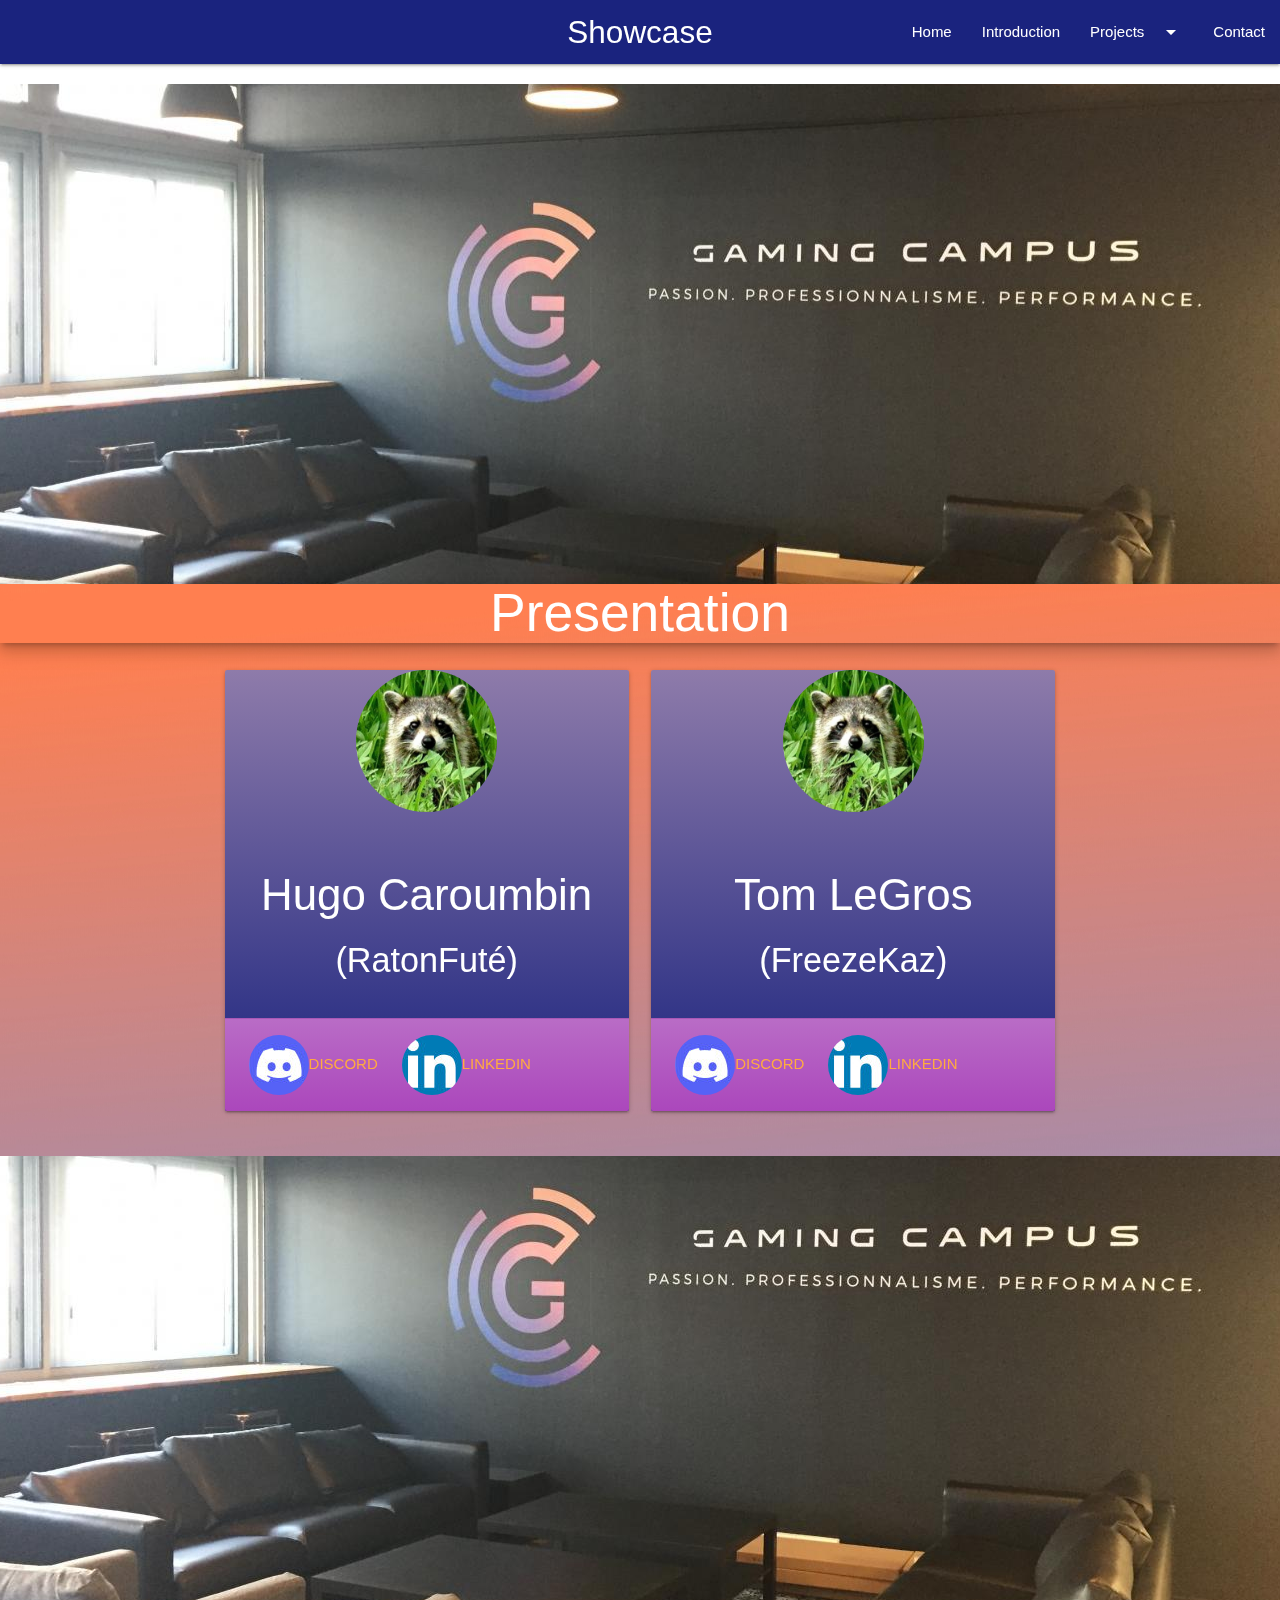
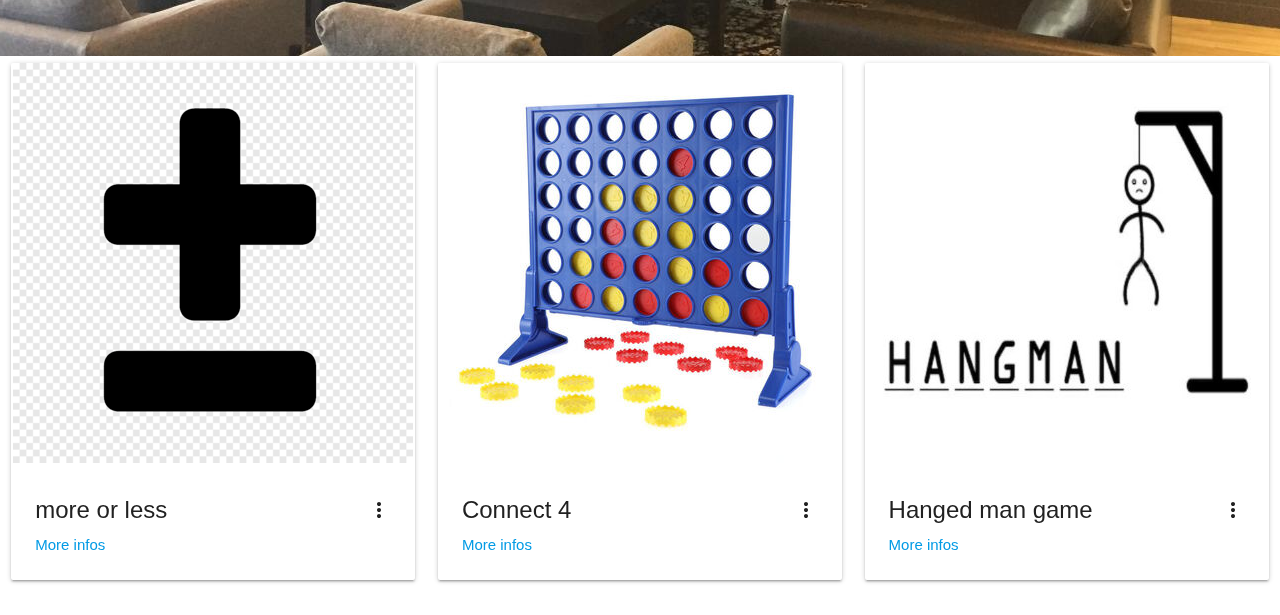
==== index.html @ 21187eea "18/11/2021" ====
<!DOCTYPE html>
  <html>
    <head>
      <!--Import Google Icon Font-->
      <link href="https://fonts.googleapis.com/icon?family=Material+Icons" rel="stylesheet">
      <!--Import materialize.css-->
      <link rel="stylesheet" href="css/style.css">
      <link type="text/css" rel="stylesheet" href="css/materialize.css"  media="screen,projection"/>
      <title>Gaming Campus Relevant Projects</title>
      <!--Let browser know website is optimized for mobile-->
      <meta name="viewport" content="width=device-width, initial-scale=1.0"/>
    </head>

    <body>



      <nav>
        <div class="nav-wrapper indigo darken-4">
          <a class="brand-logo center">Showcase</a>
          <a href="#" data-target="mobile-demo" class="sidenav-trigger"><i class="material-icons">menu</i></a>
          <ul class="right hide-on-med-and-down">
            <li><a href="index.html">Home</a></li>
            <li><a href="#introduction">Introduction</a></li>
            <li><a class="dropdown-trigger" href="#!" data-target="dropdown1">Projects<i class="material-icons right">arrow_drop_down</i></a></li>
            <li><a class="modal-trigger" href="#modal1">Contact</a></li>
          </ul>
        </div>
      </nav>

      <ul class="sidenav" id="mobile-demo">
        <li><a href="index.html">Home</a></li>
        <li><a href="#introduction">Introduction</a></li>
        <li><a href="connect.html">Connect 4</a></li>
        <li><a href="hangman.html">Hangman Game</a></li>
        <li><a href="moreless.html">More or Less</a></li>
        <li><a class="modal-trigger" href="#modal1">Contact</a></li>
      </ul>

      <ul id="dropdown1" class="dropdown-content">

        <li><a class="black-text" href="connect.html">Connect 4</a></li>
        <li class="divider"></li>
        <li><a class="black-text" href="hangman.html">Hangman Game</a></li>
        <li class="divider"></li>
        <li><a class="black-text" href="moreless.html">More or Less</a></li>
        <li class="divider"></li>
        <li><a class="black-text" href="#!"><i class="material-icons">arrow_upward</a></i></li>
      </ul>



        <!-- Modal Structure -->
        <div class="row">
        <div id="modal1" class="modal l12 m12 s12">
          <div class="modal-content">
            <h4 class="black-text center-align">Contact</h4>

              <div class="row">
                <form class="col s12">
                  <div class="row">
                    <div class="input-field col s12 m6 l6">
                      <i class="material-icons prefix">account_circle</i>
                      <input id="last_name" type="text" class="validate">
                      <label for="last_name">First Name</label>
                    </div>
                    <div class="input-field col s12 m6 l6">
                      <i class="material-icons hide-on-med-and-up prefix">account_circle</i>
                      <input id="last_name" type="text" class="validate">
                      <label for="last_name">Last Name</label>
                    </div>
                  </div>
                  <div class="row">
                    <div class="input-field col s12">
                      <i class="material-icons prefix">email</i>
                      <input id="email" type="email" class="validate">
                      <label for="email">Email</label>
                    </div>
                  </div>
                </form>
              </div>
              <div class="row">
                <form class="col s12">
                  <div class="row">
                    <div class="input-field col s12">
                      <i class="material-icons prefix">mode_edit</i>
                      <textarea id="textarea1" class="materialize-textarea"></textarea>
                      <label for="textarea1">Message</label>
                    </div>
                  </div>
                </form>
              </div>
                </div>
                <div class="modal-footer">
                  <a href="index.html" class="modal-close waves-effect waves-green btn-flat">Send</a>
                </div>
              </div>
              </div>

<!-- parallax transition-->

              <div class="parallax-container">
                <div class="parallax">
                  <img src="img/para-gc-room.jpg" alt="">
                </div>
              </div>

<!-- visit card -->

            <div class="visit-card">
              <div class="presentation-title center-align z-depth-3 white-text">
                <h2>Presentation</h2>
              </div>
              <div class="row">
<!-- Hugo's card -->
                <div class="col s12 m6 l4 offset-l2 ">
                  <div class="card med" id="card-bg">
                    <div class="center-align">
                      <img src="img/ratonfute.png" class="circle responsive-img" id="pp" alt="">
                    </div>
                      <div class="card-content center-align white-text">
                        <h3>Hugo Caroumbin</h3>
                        <h4>(RatonFuté)</h4>
                      </div>
                      <div class="card-action valign-wrapper" id="icon-bg">
                        <img src="img/icon/discord.jpg" alt="" id="icon-link">
                        <a href="#">Discord</a>
                        <img src="img/icon/linkedin.jpg" alt="" id="icon-link" >
                        <a href="#">Linkedin</a>
                      </div>
                    </div>
                  </div>
<!-- tom's card -->
                <div class="col s12 m6 l4">
                  <div class="card med" id="card-bg">
                    <div class="center-align">
                      <img src="img/ratonfute.png" class="circle responsive-img" id="pp" alt="">
                    </div>
                      <div class="card-content center-align white-text">
                        <h3>Tom LeGros</h3>
                        <h4>(FreezeKaz)</h4>
                      </div>
                      <div class="card-action valign-wrapper" id="icon-bg">
                        <img src="img/icon/discord.jpg" alt="" id="icon-link">
                        <a href="#">Discord</a>
                        <img src="img/icon/linkedin.jpg" alt="" id="icon-link" >
                        <a href="#">Linkedin</a>
                      </div>
                    </div>
                  </div>
                </div>
              </div>
<!-- parallax transition-->
            <div class="parallax-container">
              <div class="parallax">
                <img src="img/para-gc-room.jpg" alt="">
              </div>
            </div>

<!-- img projects -->

<!-- more or less -->
      <div class="row">
        <div class="col s12 m12 l4">
          <div class="card ">
            <div class="waves-effect waves-block waves-light center-align">
              <img class="activator" src="img/more-less.png">
            </div>
            <div class="card-content">
              <span class="card-title activator grey-text text-darken-4">more or less<i class="material-icons right">more_vert</i></span>
              <p><a href="moreless.html">More infos</a></p>
            </div>
            <div class="card-reveal">
              <span class="card-title grey-text text-darken-4">Plus or minus<i class="material-icons right">close</i></span>
              <p>A game made on Python to learn basics.<br>Click on "More infos" below the image to go to the page project</p>
            </div>
          </div>
        </div>

<!-- connect 4 -->

        <div class="col s12 m12 l4">
          <div class="card">
            <div class="waves-effect waves-block waves-light center-align">
              <img class="activator" src="img/connect4.jpg">
            </div>
            <div class="card-content">
              <span class="card-title activator grey-text text-darken-4">Connect 4<i class="material-icons right">more_vert</i></span>
              <p><a href="connect.html">More infos</a></p>
            </div>
            <div class="card-reveal">
              <span class="card-title grey-text text-darken-4">Connect 4<i class="material-icons right">close</i></span>
              <p>A game made on C.<br>Click on "More infos" below the image to go to the page project</p>
            </div>
          </div>
        </div>

<!-- hanged game -->

        <div class="col s12 m12 l4">
          <div class="card">
            <div class="waves-effect waves-block waves-light center-align">
              <img class="activator" src="img/hanged.jpg">
            </div>
            <div class="card-content">
              <span class="card-title activator grey-text text-darken-4">Hanged man game<i class="material-icons right">more_vert</i></span>
              <p><a href="hangman.html">More infos</a></p>
            </div>
            <div class="card-reveal">
              <span class="card-title grey-text text-darken-4">Hanged man game<i class="material-icons right">close</i></span>
              <p>A game made on "i don't know".<br>Click on "More infos" below the image to go to the page project</p>
            </div>
          </div>
        </div>
      </div>



      <!--JavaScript at end of body for optimized loading-->
      <script src="js/jquery.js" charset="utf-8"></script>
      <script type="text/javascript" src="js/materialize.min.js"></script>
      <script src="js/script.js" charset="utf-8"></script>
    </body>
  </html>
---- css/style.css ----
.visit-card{
  padding-bottom:30px;
}
.visit-card .row{
  padding-top: 20px;
  margin: 0;
}
.visit-card h2{
  margin: 0;
}
.visit-card{
 background-image: url('../img/bg-blue-orange.jpg');
  background-repeat: no-repeat;
}

#card-bg{
  background: linear-gradient(0deg, rgba(26,35,126,1) 0%, rgba(142,123,170,1) 100%);
}

#icon-bg{
  background: linear-gradient(0deg, rgba(171,71,188,1) 0%, rgba(185,108,198,1) 100%);
}

#icon-link{
  border-radius: 50%;
}

#pp{
  width: 35%;
  height
}
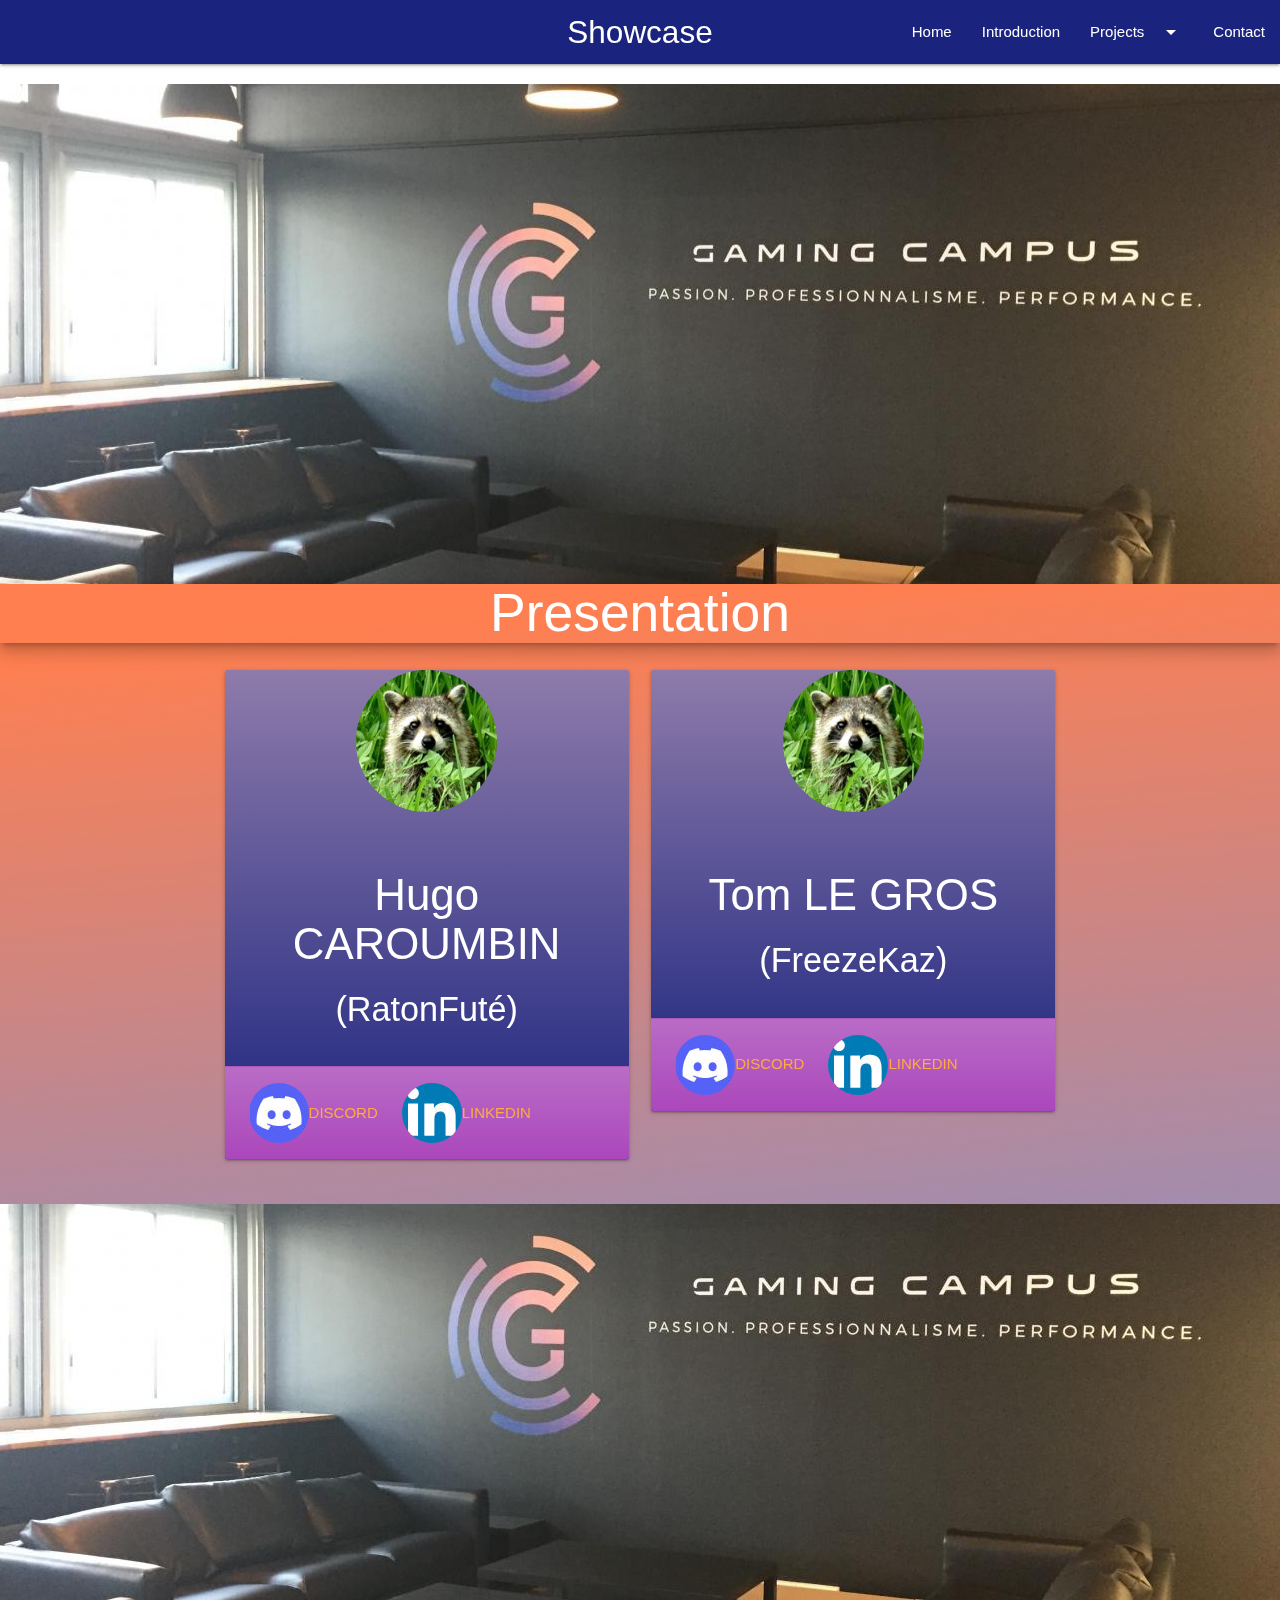
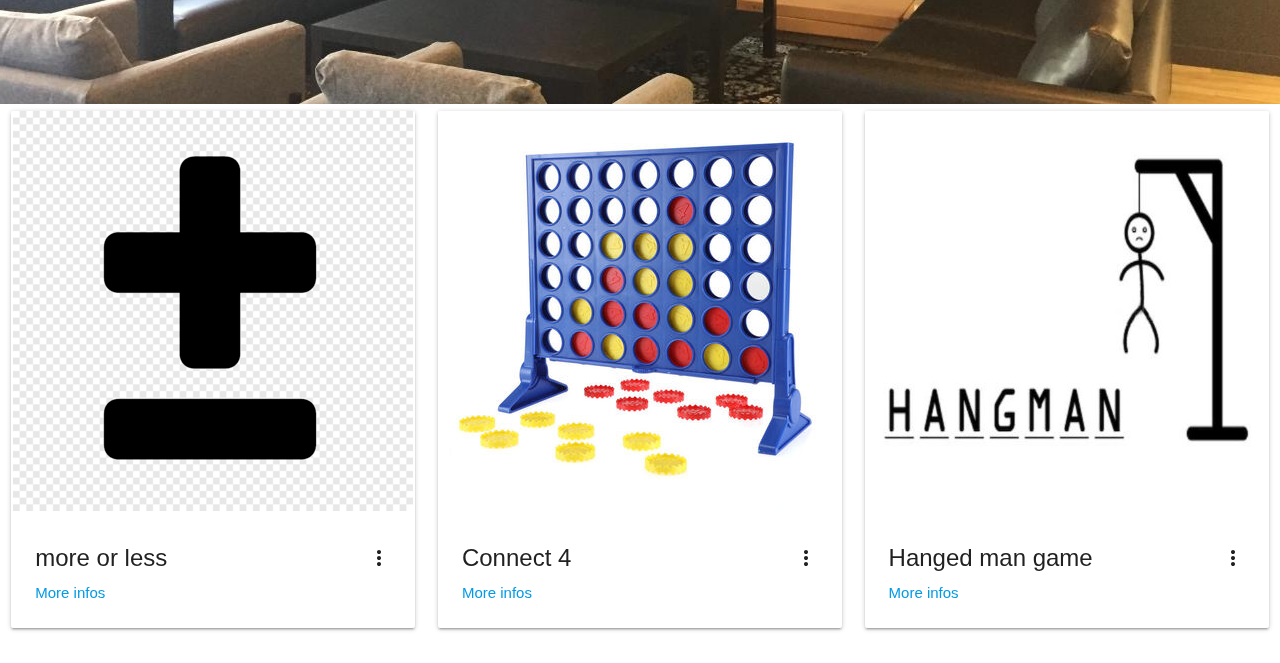
==== commit e0abcff0: "project page finished" ====
--- a/index.html
+++ b/index.html
@@ -120,7 +120,7 @@
                       <img src="img/ratonfute.png" class="circle responsive-img" id="pp" alt="">
                     </div>
                       <div class="card-content center-align white-text">
-                        <h3>Hugo Caroumbin</h3>
+                        <h3>Hugo CAROUMBIN</h3>
                         <h4>(RatonFuté)</h4>
                       </div>
                       <div class="card-action valign-wrapper" id="icon-bg">
@@ -138,7 +138,7 @@
                       <img src="img/ratonfute.png" class="circle responsive-img" id="pp" alt="">
                     </div>
                       <div class="card-content center-align white-text">
-                        <h3>Tom LeGros</h3>
+                        <h3>Tom LE GROS</h3>
                         <h4>(FreezeKaz)</h4>
                       </div>
                       <div class="card-action valign-wrapper" id="icon-bg">
--- a/css/style.css
+++ b/css/style.css
@@ -1,31 +1,60 @@
-.visit-card{
-  padding-bottom:30px;
-}
-.visit-card .row{
-  padding-top: 20px;
-  margin: 0;
-}
-.visit-card h2{
-  margin: 0;
-}
-.visit-card{
- background-image: url('../img/bg-blue-orange.jpg');
+.hangman{
+  background: linear-gradient(90deg, rgba(131,58,180,1) 0%, rgba(253,29,29,1) 50%, rgba(252,176,69,1) 100%);
   background-repeat: no-repeat;
 }
 
-#card-bg{
-  background: linear-gradient(0deg, rgba(26,35,126,1) 0%, rgba(142,123,170,1) 100%);
+.middle-box{
+  margin-top: 20px;
 }
+.carousel{
+  margin-top: 20px;
+}
+@media only screen and (hover: none) and (pointer: coarse){
 
-#icon-bg{
-  background: linear-gradient(0deg, rgba(171,71,188,1) 0%, rgba(185,108,198,1) 100%);
+  .carousel{
+    height: 200px!important;
+  }
+  .carousel-item{
+    min-height: 200px!important;
+  }
+  .project-titles h2{
+    font-size:40px;
+    text-align: center;
+  }
+
 }
+  .visit-card{
+    padding-bottom:30px;
+  }
+  .visit-card .row{
+    padding-top: 20px;
+    margin: 0;
+  }
+  .visit-card h2{
+    margin: 0;
+  }
+  .visit-card{
+   background-image: url('../img/bg-blue-orange.jpg');
+    background-repeat: no-repeat;
+  }
 
-#icon-link{
-  border-radius: 50%;
-}
+  #card-bg{
+    background: linear-gradient(0deg, rgba(26,35,126,1) 0%, rgba(142,123,170,1) 100%);
+  }
 
-#pp{
-  width: 35%;
-  height
-}
+  #icon-bg{
+    background: linear-gradient(0deg, rgba(171,71,188,1) 0%, rgba(185,108,198,1) 100%);
+  }
+
+  #icon-link{
+    border-radius: 50%;
+  }
+
+  #pp{
+    width: 35%;
+    height
+  }
+
+  #time-icon{
+    font-size: 40px;
+  }
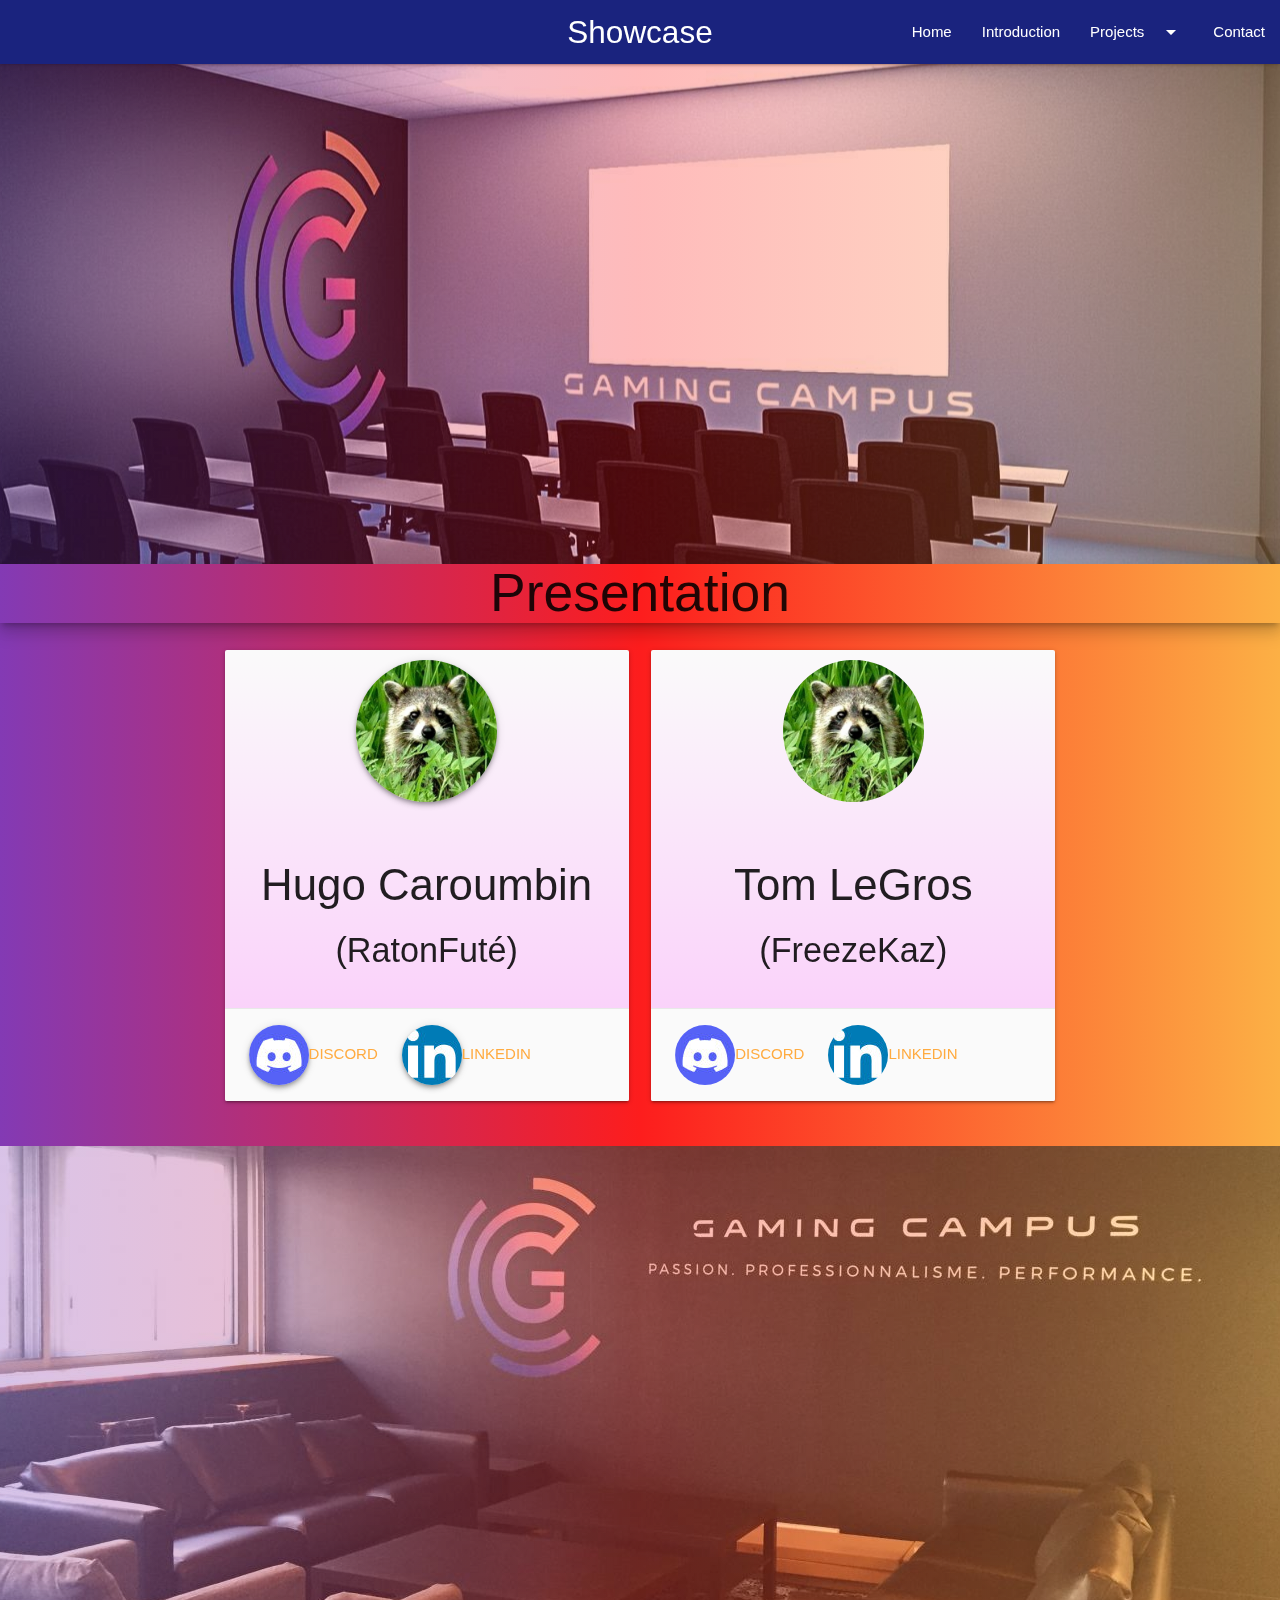
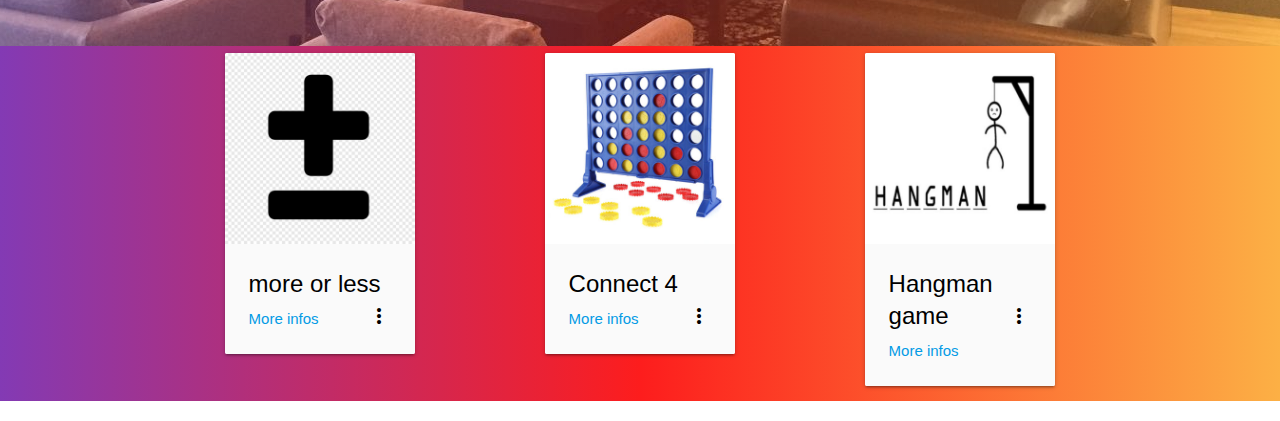
==== commit 37dedefa: "presentation page" ====
--- a/index.html
+++ b/index.html
@@ -52,64 +52,65 @@
 
 
         <!-- Modal Structure -->
-        <div class="row">
-        <div id="modal1" class="modal l12 m12 s12">
-          <div class="modal-content">
-            <h4 class="black-text center-align">Contact</h4>
-
-              <div class="row">
-                <form class="col s12">
+        <div class="modal">
+          <div class="row">
+            <div id="modal1" class="modal l12 m12 s12">
+              <div class="modal-content">
+                <h4 class="black-text center-align">Contact</h4>
                   <div class="row">
-                    <div class="input-field col s12 m6 l6">
-                      <i class="material-icons prefix">account_circle</i>
-                      <input id="last_name" type="text" class="validate">
-                      <label for="last_name">First Name</label>
-                    </div>
-                    <div class="input-field col s12 m6 l6">
-                      <i class="material-icons hide-on-med-and-up prefix">account_circle</i>
-                      <input id="last_name" type="text" class="validate">
-                      <label for="last_name">Last Name</label>
-                    </div>
+                    <form class="col s12">
+                      <div class="row">
+                        <div class="input-field col s12 m6 l6">
+                          <i class="material-icons prefix">account_circle</i>
+                          <input id="last_name" type="text" class="validate">
+                          <label for="last_name">First Name</label>
+                        </div>
+                        <div class="input-field col s12 m6 l6">
+                          <i class="material-icons hide-on-med-and-up prefix">account_circle</i>
+                          <input id="last_name" type="text" class="validate">
+                          <label for="last_name">Last Name</label>
+                        </div>
+                      </div>
+                      <div class="row">
+                        <div class="input-field col s12">
+                          <i class="material-icons prefix">email</i>
+                          <input id="email" type="email" class="validate">
+                          <label for="email">Email</label>
+                        </div>
+                      </div>
+                    </form>
                   </div>
                   <div class="row">
-                    <div class="input-field col s12">
-                      <i class="material-icons prefix">email</i>
-                      <input id="email" type="email" class="validate">
-                      <label for="email">Email</label>
-                    </div>
-                  </div>
-                </form>
-              </div>
-              <div class="row">
-                <form class="col s12">
-                  <div class="row">
-                    <div class="input-field col s12">
-                      <i class="material-icons prefix">mode_edit</i>
-                      <textarea id="textarea1" class="materialize-textarea"></textarea>
-                      <label for="textarea1">Message</label>
-                    </div>
-                  </div>
-                </form>
-              </div>
+                    <form class="col s12">
+                      <div class="row">
+                        <div class="input-field col s12">
+                          <i class="material-icons prefix">mode_edit</i>
+                          <textarea id="textarea1" class="materialize-textarea"></textarea>
+                          <label for="textarea1">Message</label>
+                        </div>
+                      </div>
+                    </form>
+                  </div>
                 </div>
                 <div class="modal-footer">
                   <a href="index.html" class="modal-close waves-effect waves-green btn-flat">Send</a>
                 </div>
               </div>
-              </div>
-
+            </div>
+          </div>
+        </div>
 <!-- parallax transition-->
 
               <div class="parallax-container">
                 <div class="parallax">
-                  <img src="img/para-gc-room.jpg" alt="">
+                  <img src="img/para-gc-class.jpeg" alt="">
                 </div>
               </div>
 
 <!-- visit card -->
 
             <div class="visit-card">
-              <div class="presentation-title center-align z-depth-3 white-text">
+              <div class="presentation-title center-align z-depth-3">
                 <h2>Presentation</h2>
               </div>
               <div class="row">
@@ -117,11 +118,29 @@
                 <div class="col s12 m6 l4 offset-l2 ">
                   <div class="card med" id="card-bg">
                     <div class="center-align">
+                      <img src="img/ratonfute.png" class="circle responsive-img z-depth-2 hoverable" id="pp" alt="">
+                    </div>
+                      <div class="card-content center-align">
+                        <h3>Hugo Caroumbin</h3>
+                        <h4>(RatonFuté)</h4>
+                      </div>
+                      <div class="card-action valign-wrapper" id="icon-bg">
+                        <img src="img/icon/discord.jpg" class="z-depth-2 hoverable" alt="" id="icon-link">
+                        <a href="#">Discord</a>
+                        <img src="img/icon/linkedin.jpg" class="z-depth-2 hoverable" alt="" id="icon-link" >
+                        <a href="#">Linkedin</a>
+                      </div>
+                    </div>
+                  </div>
+<!-- tom's card -->
+                <div class="col s12 m6 l4">
+                  <div class="card med" id="card-bg">
+                    <div class="center-align">
                       <img src="img/ratonfute.png" class="circle responsive-img" id="pp" alt="">
                     </div>
-                      <div class="card-content center-align white-text">
-                        <h3>Hugo CAROUMBIN</h3>
-                        <h4>(RatonFuté)</h4>
+                      <div class="card-content center-align">
+                        <h3>Tom LeGros</h3>
+                        <h4>(FreezeKaz)</h4>
                       </div>
                       <div class="card-action valign-wrapper" id="icon-bg">
                         <img src="img/icon/discord.jpg" alt="" id="icon-link">
@@ -131,24 +150,6 @@
                       </div>
                     </div>
                   </div>
-<!-- tom's card -->
-                <div class="col s12 m6 l4">
-                  <div class="card med" id="card-bg">
-                    <div class="center-align">
-                      <img src="img/ratonfute.png" class="circle responsive-img" id="pp" alt="">
-                    </div>
-                      <div class="card-content center-align white-text">
-                        <h3>Tom LE GROS</h3>
-                        <h4>(FreezeKaz)</h4>
-                      </div>
-                      <div class="card-action valign-wrapper" id="icon-bg">
-                        <img src="img/icon/discord.jpg" alt="" id="icon-link">
-                        <a href="#">Discord</a>
-                        <img src="img/icon/linkedin.jpg" alt="" id="icon-link" >
-                        <a href="#">Linkedin</a>
-                      </div>
-                    </div>
-                  </div>
                 </div>
               </div>
 <!-- parallax transition-->
@@ -159,20 +160,20 @@
             </div>
 
 <!-- img projects -->
-
+<div class="image-project">
 <!-- more or less -->
       <div class="row">
-        <div class="col s12 m12 l4">
-          <div class="card ">
-            <div class="waves-effect waves-block waves-light center-align">
-              <img class="activator" src="img/more-less.png">
-            </div>
-            <div class="card-content">
-              <span class="card-title activator grey-text text-darken-4">more or less<i class="material-icons right">more_vert</i></span>
+        <div class="col s12 m12 l2 offset-l2">
+          <div class="card" id="card-bg">
+            <div class="card-image">
+              <img src="img/more-less.png">
+            </div>
+            <div class="card-content" id="icon-bg">
+              <span class="card-title activator"><b>more or less</b><i class="material-icons right">more_vert</i></span>
               <p><a href="moreless.html">More infos</a></p>
             </div>
             <div class="card-reveal">
-              <span class="card-title grey-text text-darken-4">Plus or minus<i class="material-icons right">close</i></span>
+              <span class="card-title"><b>more or less</b><i class="material-icons right">close</i></span>
               <p>A game made on Python to learn basics.<br>Click on "More infos" below the image to go to the page project</p>
             </div>
           </div>
@@ -180,17 +181,17 @@
 
 <!-- connect 4 -->
 
-        <div class="col s12 m12 l4">
+        <div class="col s12 m12 l2 offset-l1">
           <div class="card">
-            <div class="waves-effect waves-block waves-light center-align">
-              <img class="activator" src="img/connect4.jpg">
-            </div>
-            <div class="card-content">
-              <span class="card-title activator grey-text text-darken-4">Connect 4<i class="material-icons right">more_vert</i></span>
+            <div class="card-image">
+              <img src="img/connect4.jpg">
+            </div>
+            <div class="card-content" id="icon-bg">
+              <span class="card-title activator"><b>Connect 4</b><i class="material-icons right">more_vert</i></span>
               <p><a href="connect.html">More infos</a></p>
             </div>
             <div class="card-reveal">
-              <span class="card-title grey-text text-darken-4">Connect 4<i class="material-icons right">close</i></span>
+              <span class="card-title"><b>Connect 4</b><i class="material-icons right">close</i></span>
               <p>A game made on C.<br>Click on "More infos" below the image to go to the page project</p>
             </div>
           </div>
@@ -198,22 +199,23 @@
 
 <!-- hanged game -->
 
-        <div class="col s12 m12 l4">
+        <div class="col s12 m12 l2 offset-l1">
           <div class="card">
-            <div class="waves-effect waves-block waves-light center-align">
-              <img class="activator" src="img/hanged.jpg">
-            </div>
-            <div class="card-content">
-              <span class="card-title activator grey-text text-darken-4">Hanged man game<i class="material-icons right">more_vert</i></span>
+            <div class="card-image">
+              <img src="img/hanged.jpg">
+            </div>
+            <div class="card-content" id="icon-bg">
+              <span class="card-title activator"><b>Hangman game</b><i class="material-icons right">more_vert</i></span>
               <p><a href="hangman.html">More infos</a></p>
             </div>
             <div class="card-reveal">
-              <span class="card-title grey-text text-darken-4">Hanged man game<i class="material-icons right">close</i></span>
+              <span class="card-title"><b>Hangman game</b><i class="material-icons right">close</i></span>
               <p>A game made on "i don't know".<br>Click on "More infos" below the image to go to the page project</p>
             </div>
           </div>
         </div>
       </div>
+    </div>
 
 
 
--- a/css/style.css
+++ b/css/style.css
@@ -1,13 +1,6 @@
-.hangman{
-  background: linear-gradient(90deg, rgba(131,58,180,1) 0%, rgba(253,29,29,1) 50%, rgba(252,176,69,1) 100%);
-  background-repeat: no-repeat;
-}
 
-.middle-box{
-  margin-top: 20px;
-}
 .carousel{
-  margin-top: 20px;
+  margin-top: 50px;
 }
 @media only screen and (hover: none) and (pointer: coarse){
 
@@ -17,44 +10,48 @@
   .carousel-item{
     min-height: 200px!important;
   }
-  .project-titles h2{
-    font-size:40px;
-    text-align: center;
-  }
+}
 
+.parallax-container{
+  background: linear-gradient(90deg, rgba(131,58,180,0.3) 0%, rgba(253,29,29,0.3) 50%, rgba(252,176,69,0.3) 100%);
 }
-  .visit-card{
-    padding-bottom:30px;
-  }
-  .visit-card .row{
-    padding-top: 20px;
-    margin: 0;
-  }
-  .visit-card h2{
-    margin: 0;
-  }
-  .visit-card{
-   background-image: url('../img/bg-blue-orange.jpg');
-    background-repeat: no-repeat;
-  }
 
-  #card-bg{
-    background: linear-gradient(0deg, rgba(26,35,126,1) 0%, rgba(142,123,170,1) 100%);
-  }
+.visit-card{
+  background: linear-gradient(90deg, rgba(131,58,180,1) 0%, rgba(253,29,29,1) 50%, rgba(252,176,69,1) 100%);
+  background-repeat: no-repeat;
+  padding-bottom:30px;
+}
 
-  #icon-bg{
-    background: linear-gradient(0deg, rgba(171,71,188,1) 0%, rgba(185,108,198,1) 100%);
-  }
+.visit-card .row{
+  padding-top: 20px;
+  margin: 0;
+}
 
-  #icon-link{
-    border-radius: 50%;
-  }
+.visit-card h2{
+  margin: 0;
+}
 
-  #pp{
-    width: 35%;
-    height
-  }
 
-  #time-icon{
-    font-size: 40px;
-  }
+#card-bg{
+  background: linear-gradient(0deg, rgba(250,200,250,1) 0%, rgba(250,250,250,1) 100%);
+}
+
+#icon-bg{
+  background: rgba(250,250,250,1);
+}
+
+#icon-link{
+  border-radius: 50%;
+}
+
+#pp{
+  margin-top:10px;
+  width: 35%;
+  height
+}
+
+.image-project{
+ background: linear-gradient(90deg, rgba(131,58,180,1) 0%, rgba(253,29,29,1) 50%, rgba(252,176,69,1) 100%);
+ background-repeat: no-repeat;
+ color: black;
+}
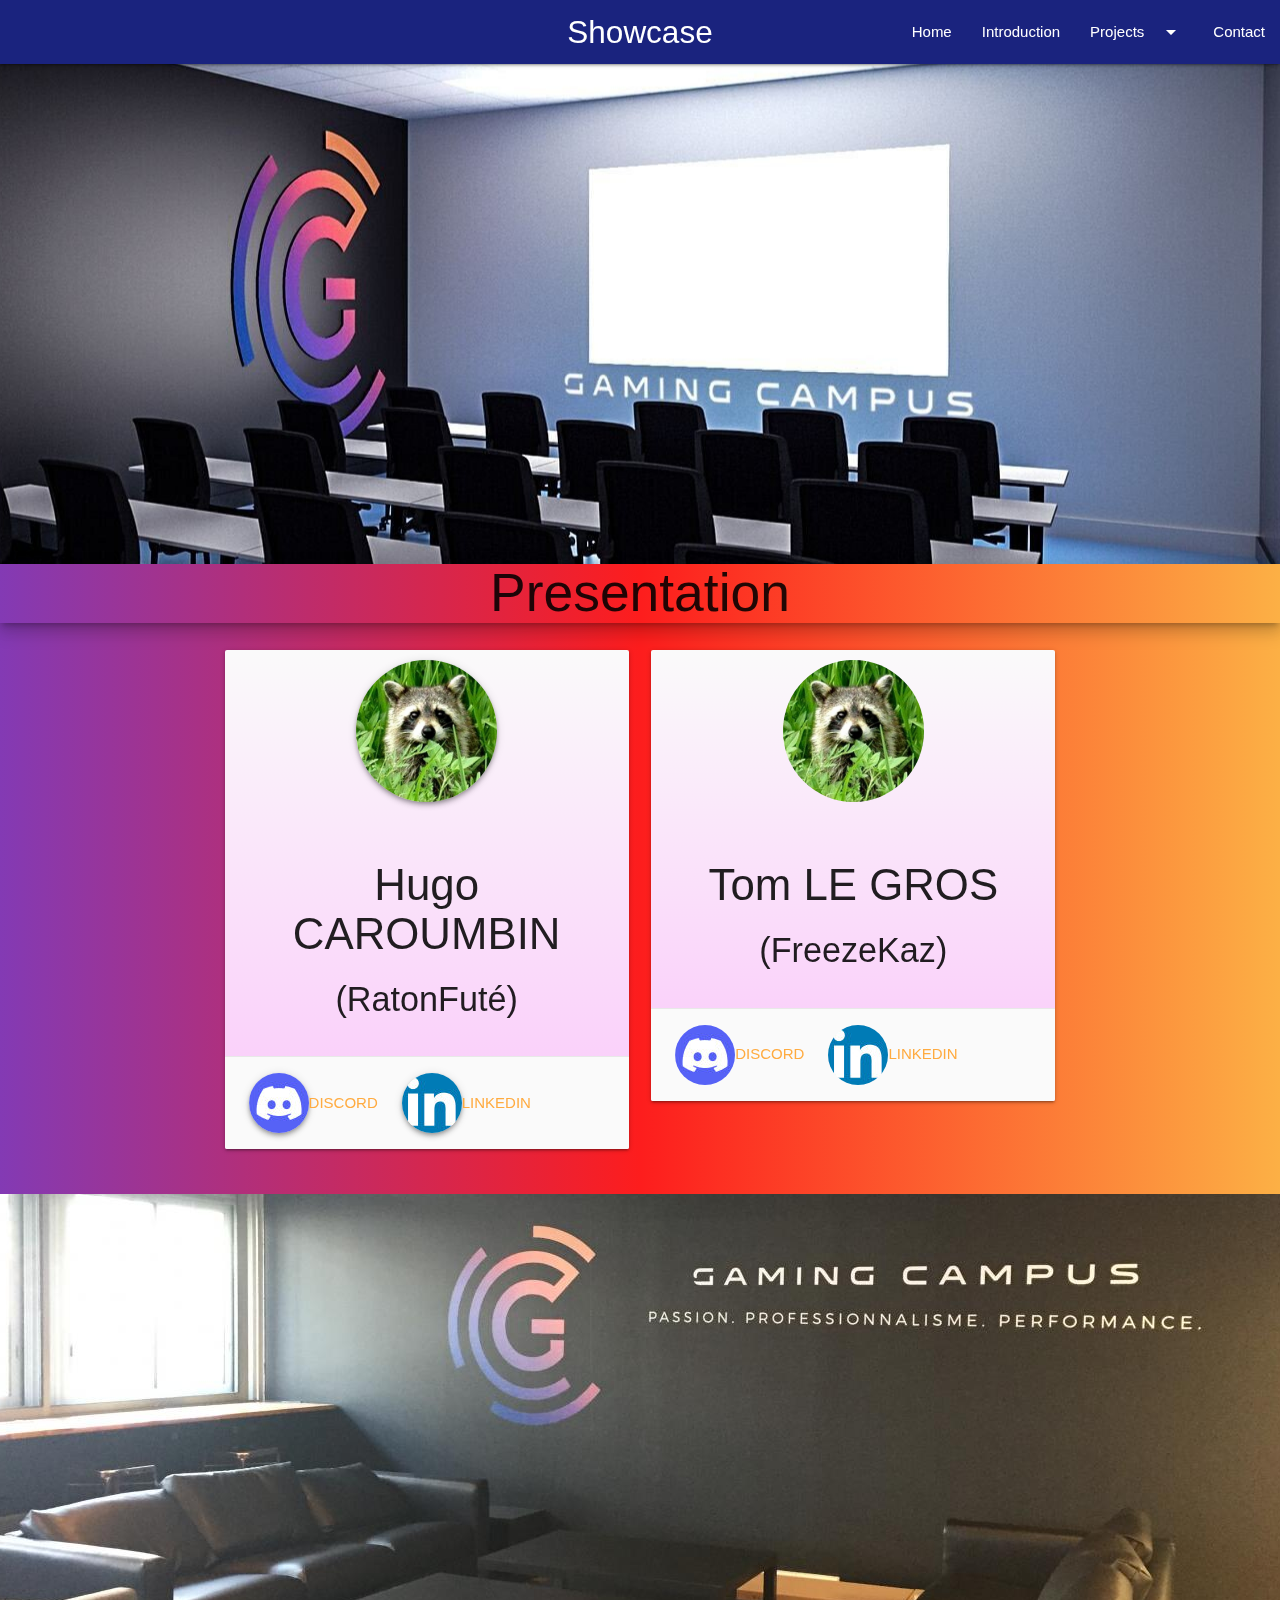
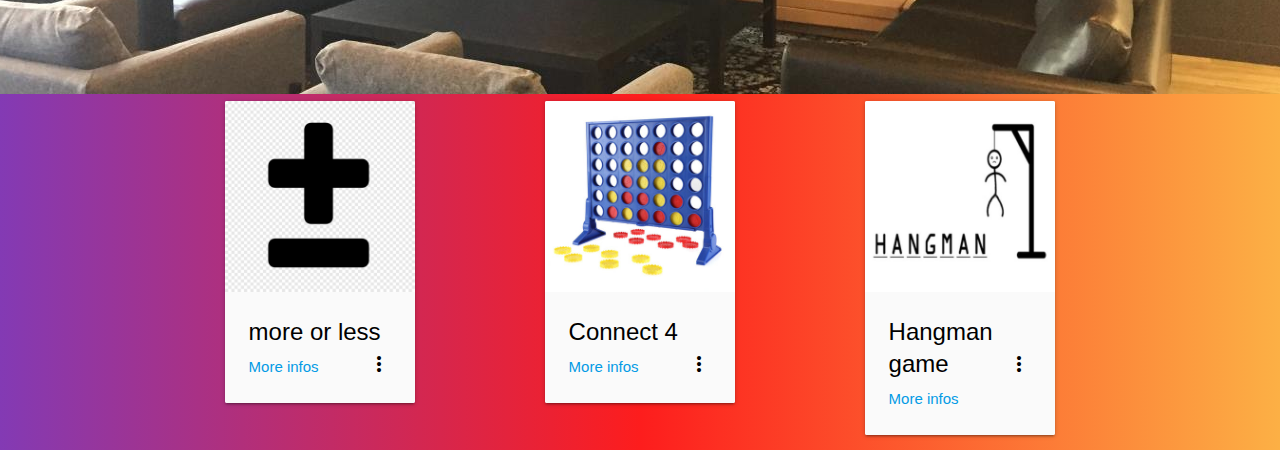
==== commit ffe24b0d: "fixed merge" ====
--- a/index.html
+++ b/index.html
@@ -121,7 +121,7 @@
                       <img src="img/ratonfute.png" class="circle responsive-img z-depth-2 hoverable" id="pp" alt="">
                     </div>
                       <div class="card-content center-align">
-                        <h3>Hugo Caroumbin</h3>
+                        <h3>Hugo CAROUMBIN</h3>
                         <h4>(RatonFuté)</h4>
                       </div>
                       <div class="card-action valign-wrapper" id="icon-bg">
@@ -139,7 +139,7 @@
                       <img src="img/ratonfute.png" class="circle responsive-img" id="pp" alt="">
                     </div>
                       <div class="card-content center-align">
-                        <h3>Tom LeGros</h3>
+                        <h3>Tom LE GROS</h3>
                         <h4>(FreezeKaz)</h4>
                       </div>
                       <div class="card-action valign-wrapper" id="icon-bg">
--- a/css/style.css
+++ b/css/style.css
@@ -1,6 +1,13 @@
+.hangman{
+  background: linear-gradient(90deg, rgba(131,58,180,1) 0%, rgba(253,29,29,1) 50%, rgba(252,176,69,1) 100%);
+  background-repeat: no-repeat;
+}
 
+.middle-box{
+  margin-top: 20px;
+}
 .carousel{
-  margin-top: 50px;
+  margin-top: 20px;
 }
 @media only screen and (hover: none) and (pointer: coarse){
 
@@ -10,11 +17,13 @@
   .carousel-item{
     min-height: 200px!important;
   }
+
+  .project-titles h2{
+    font-size:40px;
+    text-align: center;
+  }
 }
 
-.parallax-container{
-  background: linear-gradient(90deg, rgba(131,58,180,0.3) 0%, rgba(253,29,29,0.3) 50%, rgba(252,176,69,0.3) 100%);
-}
 
 .visit-card{
   background: linear-gradient(90deg, rgba(131,58,180,1) 0%, rgba(253,29,29,1) 50%, rgba(252,176,69,1) 100%);
@@ -55,3 +64,7 @@
  background-repeat: no-repeat;
  color: black;
 }
+
+#time-icon{
+  font-size: 40px;
+}
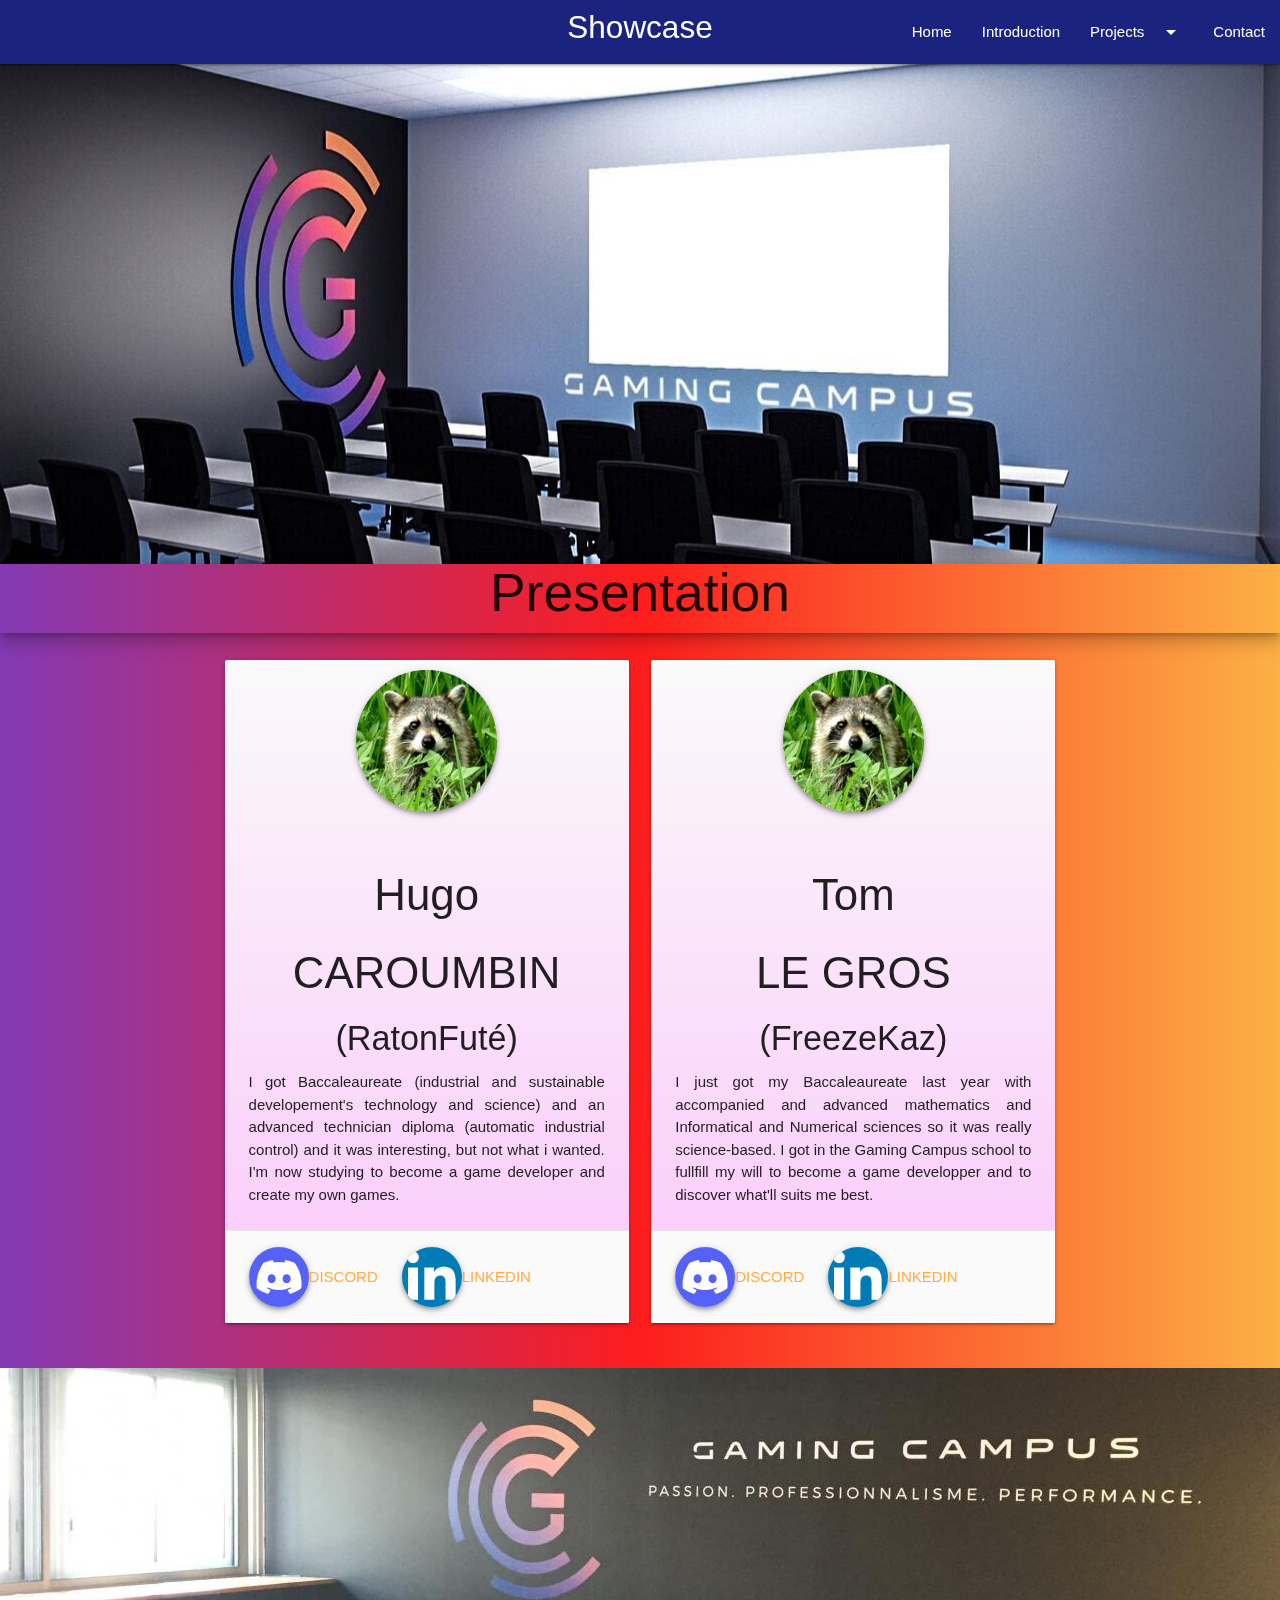
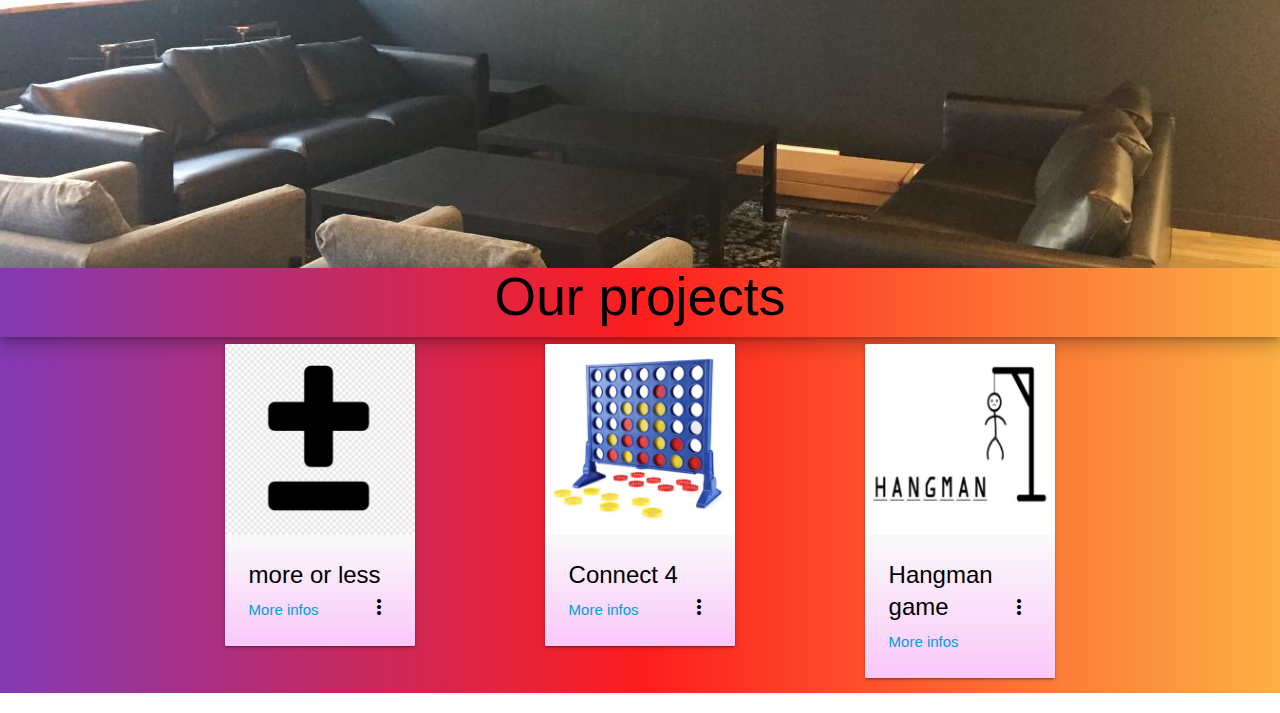
==== commit 0acb8649: "presentation fini" ====
--- a/index.html
+++ b/index.html
@@ -15,10 +15,10 @@
     <body>
 
 
-
+<!-- navigation bar -->
       <nav>
         <div class="nav-wrapper indigo darken-4">
-          <a class="brand-logo center">Showcase</a>
+          <h1 class="brand-logo center">Showcase</h1>
           <a href="#" data-target="mobile-demo" class="sidenav-trigger"><i class="material-icons">menu</i></a>
           <ul class="right hide-on-med-and-down">
             <li><a href="index.html">Home</a></li>
@@ -110,10 +110,14 @@
 <!-- visit card -->
 
             <div class="visit-card">
-              <div class="presentation-title center-align z-depth-3">
-                <h2>Presentation</h2>
-              </div>
-              <div class="row">
+
+<!-- presentation title -->
+                <div class="center-align z-depth-3 project-titles">
+                  <h2>Presentation</h2>
+                </div>
+
+
+              <div class="row" id="cards">
 <!-- Hugo's card -->
                 <div class="col s12 m6 l4 offset-l2 ">
                   <div class="card med" id="card-bg">
@@ -121,8 +125,10 @@
                       <img src="img/ratonfute.png" class="circle responsive-img z-depth-2 hoverable" id="pp" alt="">
                     </div>
                       <div class="card-content center-align">
-                        <h3>Hugo CAROUMBIN</h3>
+                        <h3>Hugo</h3> <h3>CAROUMBIN</h3>
                         <h4>(RatonFuté)</h4>
+                        <p>I got Baccaleaureate (industrial and sustainable developement's technology and science) and an advanced technician diploma (automatic industrial control) and it was interesting, but not what i wanted.
+                          I'm now studying to become a game developer and create my own games.</p>
                       </div>
                       <div class="card-action valign-wrapper" id="icon-bg">
                         <img src="img/icon/discord.jpg" class="z-depth-2 hoverable" alt="" id="icon-link">
@@ -136,16 +142,17 @@
                 <div class="col s12 m6 l4">
                   <div class="card med" id="card-bg">
                     <div class="center-align">
-                      <img src="img/ratonfute.png" class="circle responsive-img" id="pp" alt="">
+                      <img src="img/ratonfute.png" class="circle responsive-img z-depth-2 hoverable" id="pp" alt="">
                     </div>
                       <div class="card-content center-align">
-                        <h3>Tom LE GROS</h3>
+                        <h3>Tom</h3> <h3>LE GROS</h3>
                         <h4>(FreezeKaz)</h4>
+                        <p>I just got my Baccaleaureate last year with accompanied and advanced mathematics and Informatical and Numerical sciences so it was really science-based. I got in the Gaming Campus school to fullfill my will to become a game developper and to discover what'll suits me best.</p>
                       </div>
                       <div class="card-action valign-wrapper" id="icon-bg">
-                        <img src="img/icon/discord.jpg" alt="" id="icon-link">
+                        <img src="img/icon/discord.jpg" class="z-depth-2 hoverable" alt="" id="icon-link">
                         <a href="#">Discord</a>
-                        <img src="img/icon/linkedin.jpg" alt="" id="icon-link" >
+                        <img src="img/icon/linkedin.jpg" class="z-depth-2 hoverable" alt="" id="icon-link" >
                         <a href="#">Linkedin</a>
                       </div>
                     </div>
@@ -161,6 +168,9 @@
 
 <!-- img projects -->
 <div class="image-project">
+  <div class="project-titles center-align z-depth-3">
+    <h2>Our projects</h2>
+  </div>
 <!-- more or less -->
       <div class="row">
         <div class="col s12 m12 l2 offset-l2">
@@ -168,7 +178,7 @@
             <div class="card-image">
               <img src="img/more-less.png">
             </div>
-            <div class="card-content" id="icon-bg">
+            <div class="card-content" id="card-bg">
               <span class="card-title activator"><b>more or less</b><i class="material-icons right">more_vert</i></span>
               <p><a href="moreless.html">More infos</a></p>
             </div>
@@ -180,13 +190,12 @@
         </div>
 
 <!-- connect 4 -->
-
         <div class="col s12 m12 l2 offset-l1">
           <div class="card">
             <div class="card-image">
               <img src="img/connect4.jpg">
             </div>
-            <div class="card-content" id="icon-bg">
+            <div class="card-content" id="card-bg">
               <span class="card-title activator"><b>Connect 4</b><i class="material-icons right">more_vert</i></span>
               <p><a href="connect.html">More infos</a></p>
             </div>
@@ -198,13 +207,12 @@
         </div>
 
 <!-- hanged game -->
-
         <div class="col s12 m12 l2 offset-l1">
           <div class="card">
             <div class="card-image">
               <img src="img/hanged.jpg">
             </div>
-            <div class="card-content" id="icon-bg">
+            <div class="card-content" id="card-bg">
               <span class="card-title activator"><b>Hangman game</b><i class="material-icons right">more_vert</i></span>
               <p><a href="hangman.html">More infos</a></p>
             </div>
--- a/css/style.css
+++ b/css/style.css
@@ -1,3 +1,7 @@
+nav h1{
+  margin:0;
+  margin-top: 10px;
+}
 .hangman{
   background: linear-gradient(90deg, rgba(131,58,180,1) 0%, rgba(253,29,29,1) 50%, rgba(252,176,69,1) 100%);
   background-repeat: no-repeat;
@@ -22,6 +26,11 @@
     font-size:40px;
     text-align: center;
   }
+
+  .project-titles h3{
+    font-size:25px;
+  }
+
 }
 
 
@@ -31,13 +40,19 @@
   padding-bottom:30px;
 }
 
-.visit-card .row{
+
+
+#cards{
   padding-top: 20px;
   margin: 0;
 }
 
 .visit-card h2{
   margin: 0;
+  padding-bottom: 10px;
+}
+.visit-card p{
+  text-align:justify;
 }
 
 
@@ -65,6 +80,11 @@
  color: black;
 }
 
+.image-project h2{
+  margin: 0;
+  padding-bottom: 10px;
+}
+
 #time-icon{
   font-size: 40px;
 }
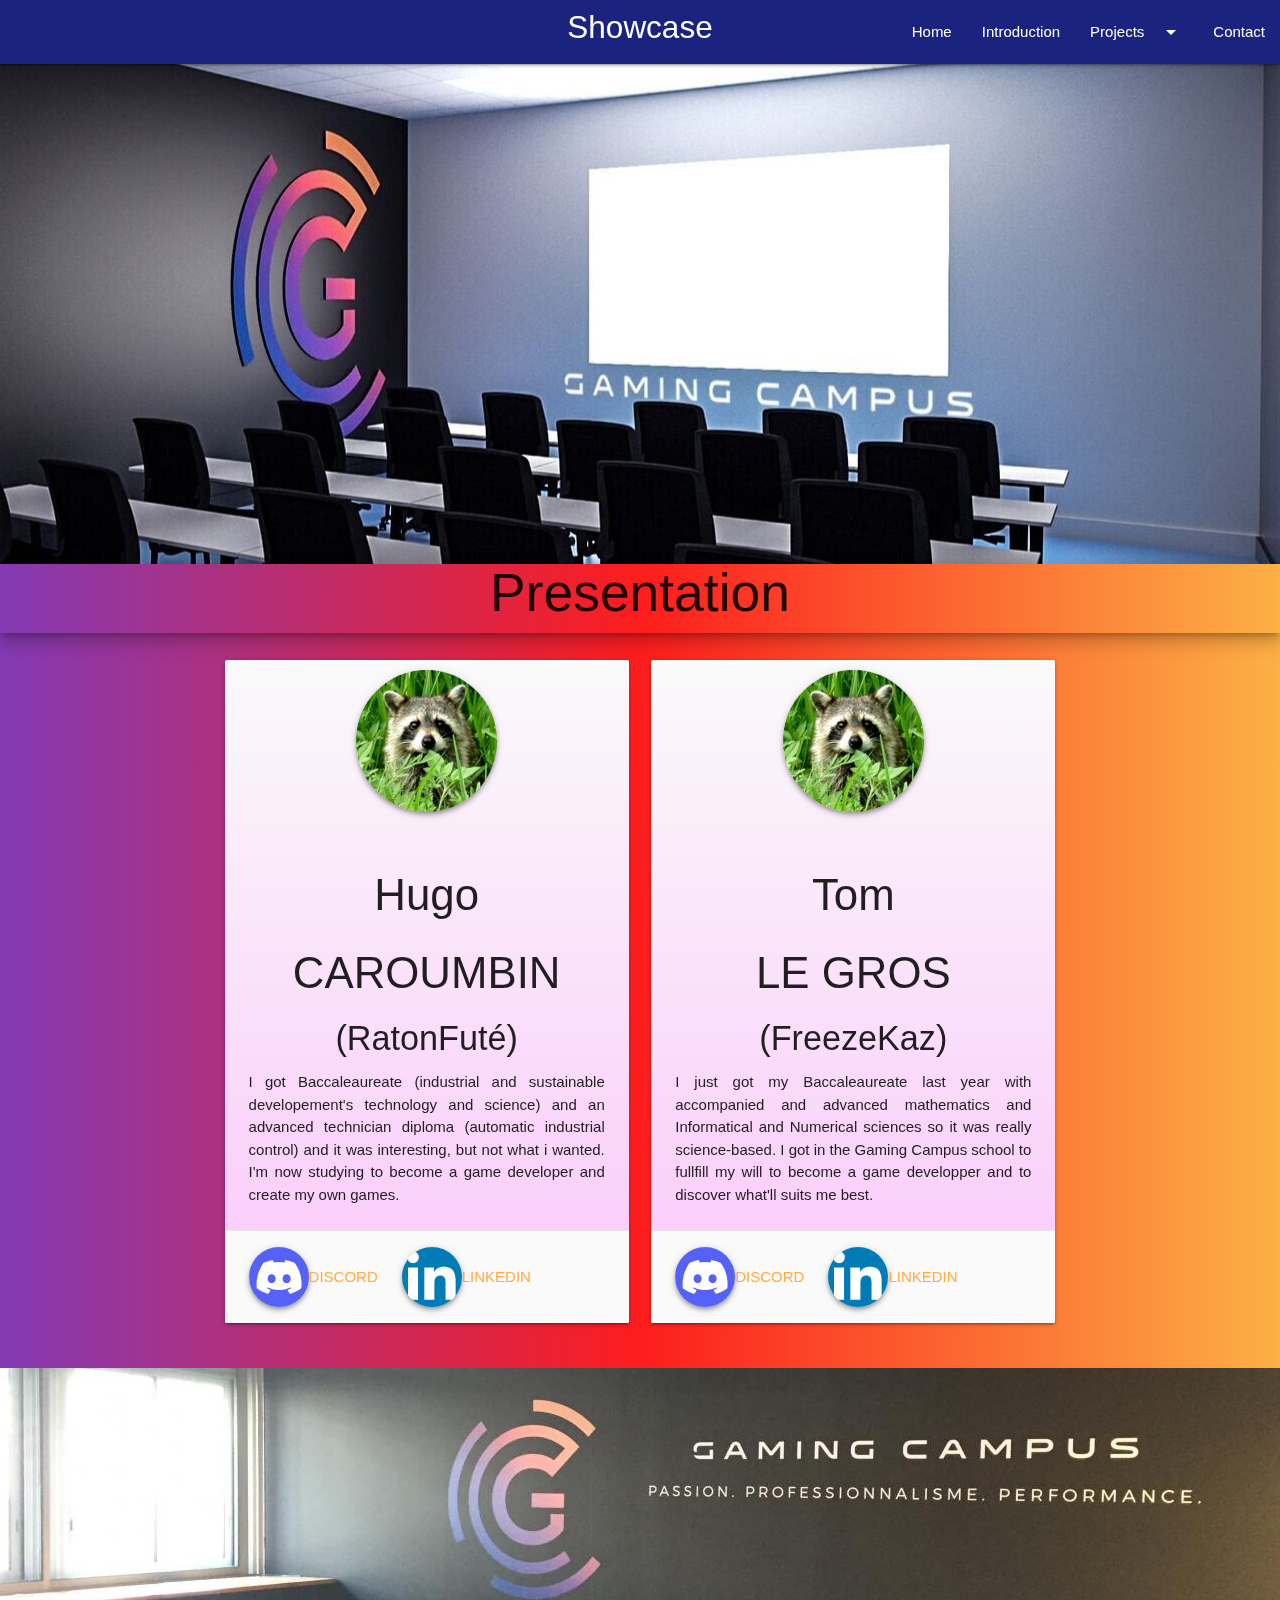
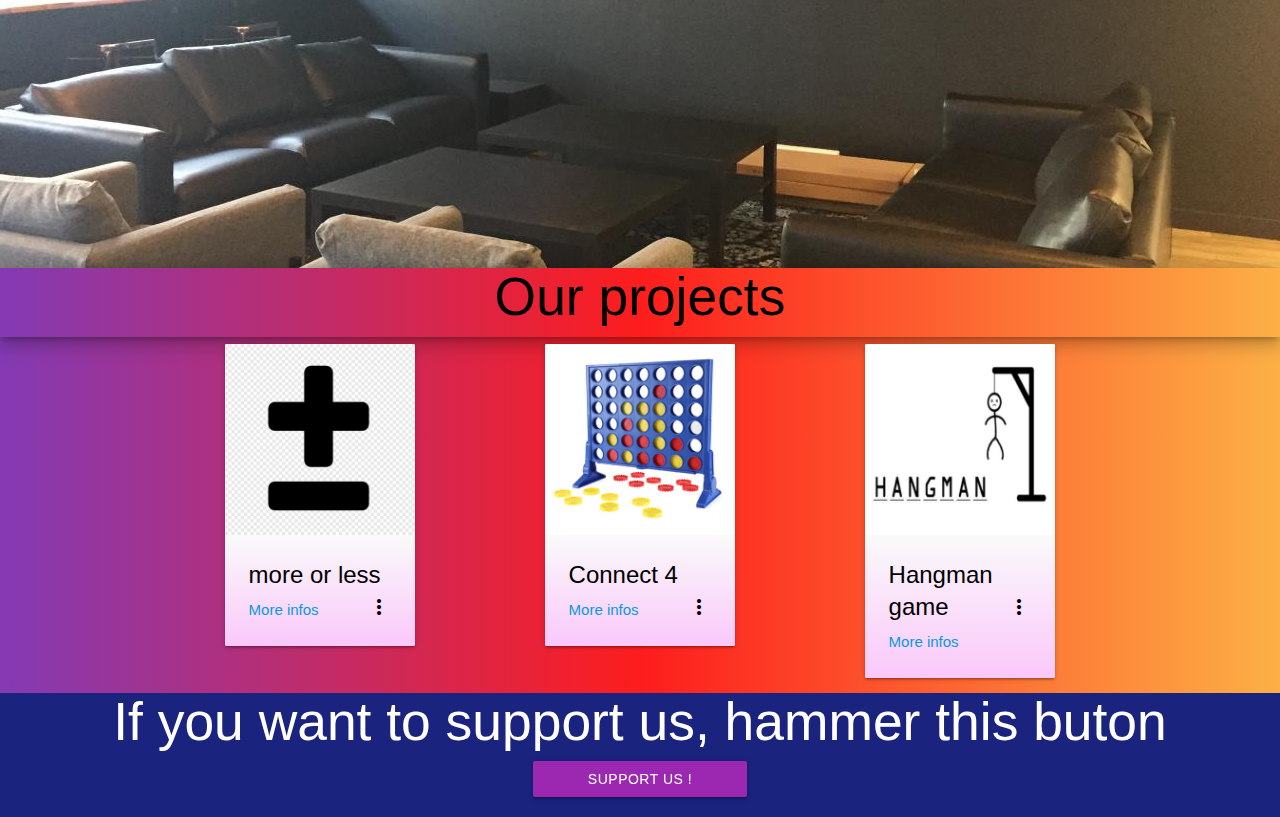
==== commit 65991b1c: "wui" ====
--- a/index.html
+++ b/index.html
@@ -225,6 +225,13 @@
       </div>
     </div>
 
+    <footer class="indigo darken-4 white-text">
+      <h2 class="center-align">If you want to support us, hammer this buton</h2>
+      <div class="row">
+        <a href="" class=" col l2 offset-l5 btn purple">Support us !</a>
+      </div>
+    </footer>
+
 
 
       <!--JavaScript at end of body for optimized loading-->
--- a/css/style.css
+++ b/css/style.css
@@ -1,3 +1,10 @@
+body h2{
+  margin: 0;
+  padding-bottom: 10px;
+}
+body .row{
+  margin: 0;
+}
 nav h1{
   margin:0;
   margin-top: 10px;
@@ -47,10 +54,6 @@
   margin: 0;
 }
 
-.visit-card h2{
-  margin: 0;
-  padding-bottom: 10px;
-}
 .visit-card p{
   text-align:justify;
 }
@@ -80,11 +83,11 @@
  color: black;
 }
 
-.image-project h2{
-  margin: 0;
-  padding-bottom: 10px;
-}
-
 #time-icon{
   font-size: 40px;
 }
+
+footer {
+  margin:0;
+  padding-bottom: 20px;
+}
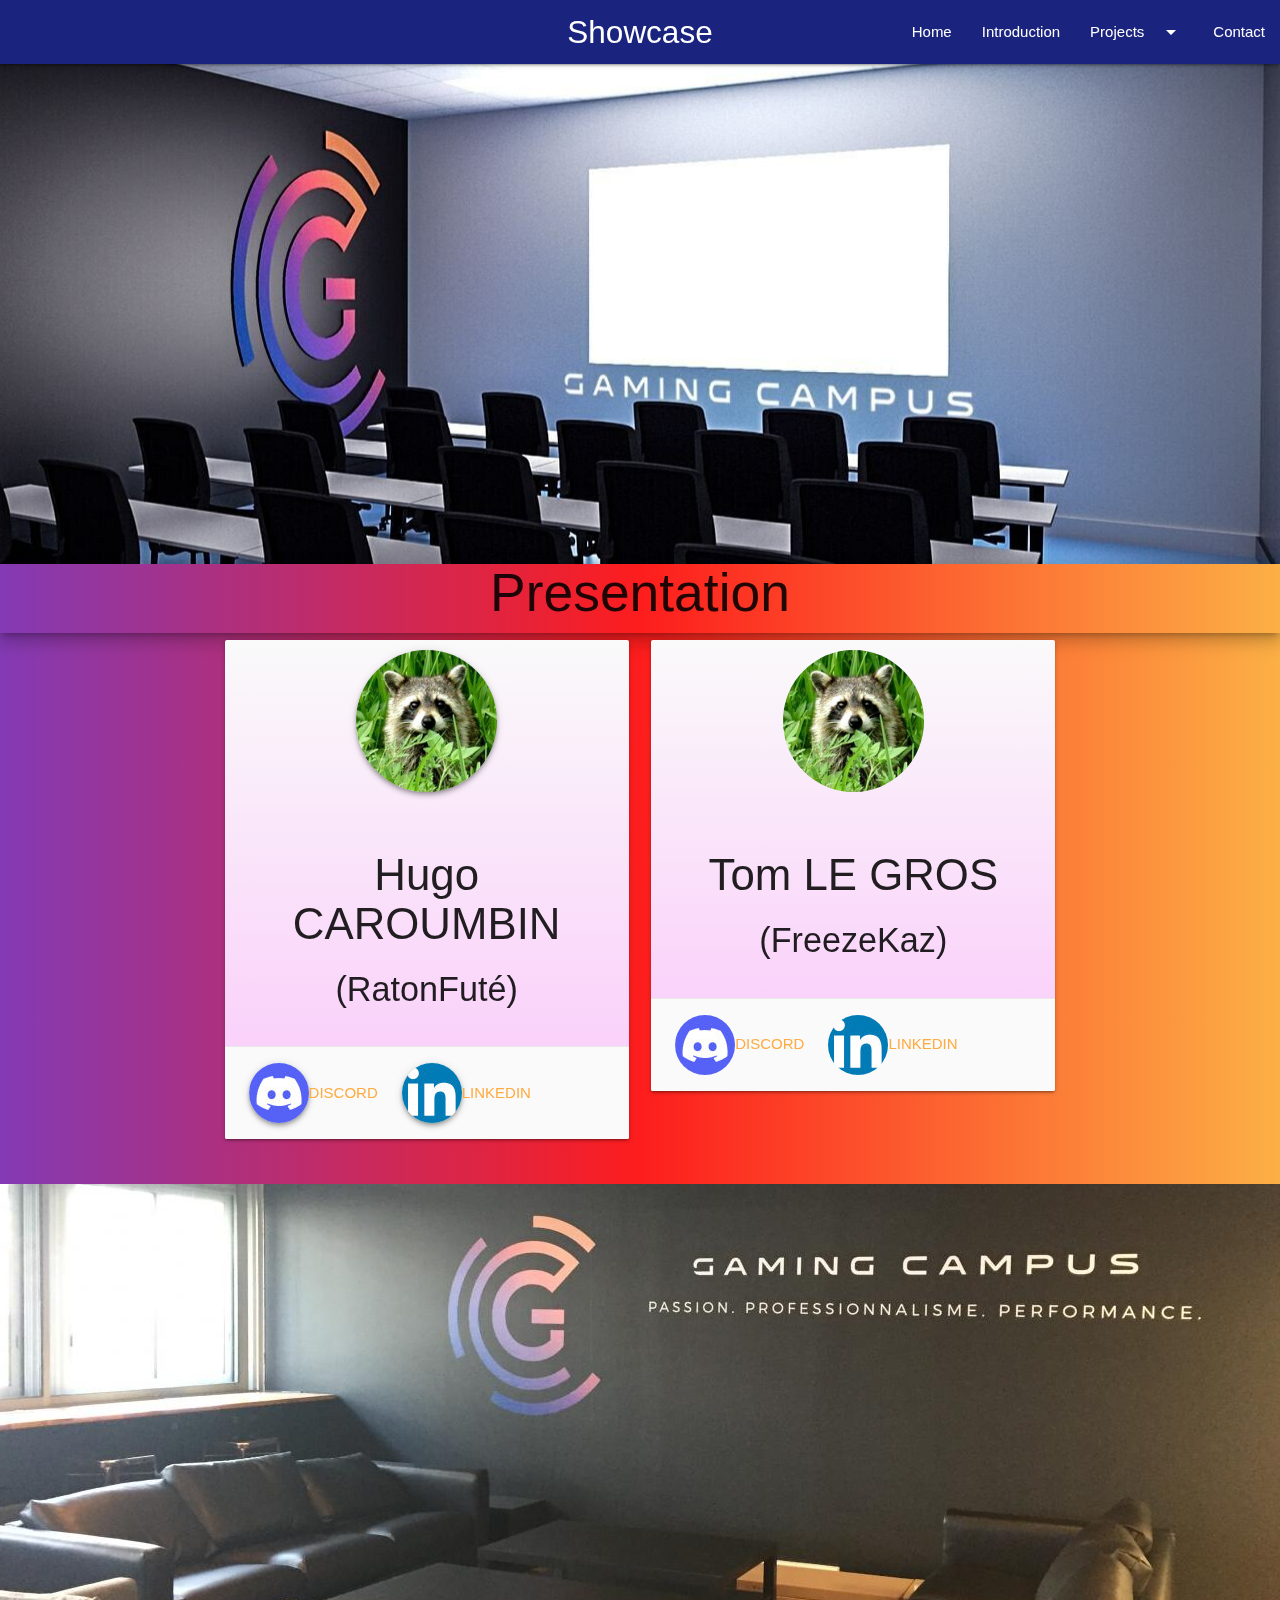
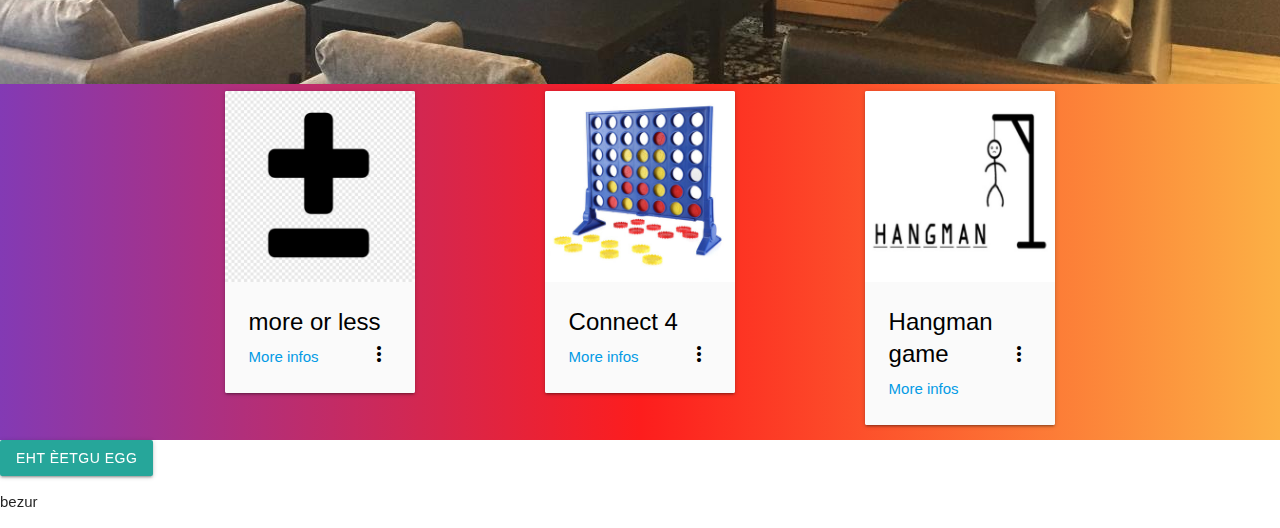
==== commit 5eceda9e: "easter" ====
--- a/index.html
+++ b/index.html
@@ -15,10 +15,10 @@
     <body>
 
 
-<!-- navigation bar -->
+
       <nav>
         <div class="nav-wrapper indigo darken-4">
-          <h1 class="brand-logo center">Showcase</h1>
+          <a class="brand-logo center">Showcase</a>
           <a href="#" data-target="mobile-demo" class="sidenav-trigger"><i class="material-icons">menu</i></a>
           <ul class="right hide-on-med-and-down">
             <li><a href="index.html">Home</a></li>
@@ -110,14 +110,10 @@
 <!-- visit card -->
 
             <div class="visit-card">
-
-<!-- presentation title -->
-                <div class="center-align z-depth-3 project-titles">
-                  <h2>Presentation</h2>
-                </div>
-
-
-              <div class="row" id="cards">
+              <div class="presentation-title center-align z-depth-3">
+                <h2>Presentation</h2>
+              </div>
+              <div class="row">
 <!-- Hugo's card -->
                 <div class="col s12 m6 l4 offset-l2 ">
                   <div class="card med" id="card-bg">
@@ -125,10 +121,8 @@
                       <img src="img/ratonfute.png" class="circle responsive-img z-depth-2 hoverable" id="pp" alt="">
                     </div>
                       <div class="card-content center-align">
-                        <h3>Hugo</h3> <h3>CAROUMBIN</h3>
+                        <h3>Hugo CAROUMBIN</h3>
                         <h4>(RatonFuté)</h4>
-                        <p>I got Baccaleaureate (industrial and sustainable developement's technology and science) and an advanced technician diploma (automatic industrial control) and it was interesting, but not what i wanted.
-                          I'm now studying to become a game developer and create my own games.</p>
                       </div>
                       <div class="card-action valign-wrapper" id="icon-bg">
                         <img src="img/icon/discord.jpg" class="z-depth-2 hoverable" alt="" id="icon-link">
@@ -142,17 +136,16 @@
                 <div class="col s12 m6 l4">
                   <div class="card med" id="card-bg">
                     <div class="center-align">
-                      <img src="img/ratonfute.png" class="circle responsive-img z-depth-2 hoverable" id="pp" alt="">
+                      <img src="img/ratonfute.png" class="circle responsive-img" id="pp" alt="">
                     </div>
                       <div class="card-content center-align">
-                        <h3>Tom</h3> <h3>LE GROS</h3>
+                        <h3>Tom LE GROS</h3>
                         <h4>(FreezeKaz)</h4>
-                        <p>I just got my Baccaleaureate last year with accompanied and advanced mathematics and Informatical and Numerical sciences so it was really science-based. I got in the Gaming Campus school to fullfill my will to become a game developper and to discover what'll suits me best.</p>
                       </div>
                       <div class="card-action valign-wrapper" id="icon-bg">
-                        <img src="img/icon/discord.jpg" class="z-depth-2 hoverable" alt="" id="icon-link">
+                        <img src="img/icon/discord.jpg" alt="" id="icon-link">
                         <a href="#">Discord</a>
-                        <img src="img/icon/linkedin.jpg" class="z-depth-2 hoverable" alt="" id="icon-link" >
+                        <img src="img/icon/linkedin.jpg" alt="" id="icon-link" >
                         <a href="#">Linkedin</a>
                       </div>
                     </div>
@@ -168,9 +161,6 @@
 
 <!-- img projects -->
 <div class="image-project">
-  <div class="project-titles center-align z-depth-3">
-    <h2>Our projects</h2>
-  </div>
 <!-- more or less -->
       <div class="row">
         <div class="col s12 m12 l2 offset-l2">
@@ -178,7 +168,7 @@
             <div class="card-image">
               <img src="img/more-less.png">
             </div>
-            <div class="card-content" id="card-bg">
+            <div class="card-content" id="icon-bg">
               <span class="card-title activator"><b>more or less</b><i class="material-icons right">more_vert</i></span>
               <p><a href="moreless.html">More infos</a></p>
             </div>
@@ -190,12 +180,13 @@
         </div>
 
 <!-- connect 4 -->
+
         <div class="col s12 m12 l2 offset-l1">
           <div class="card">
             <div class="card-image">
               <img src="img/connect4.jpg">
             </div>
-            <div class="card-content" id="card-bg">
+            <div class="card-content" id="icon-bg">
               <span class="card-title activator"><b>Connect 4</b><i class="material-icons right">more_vert</i></span>
               <p><a href="connect.html">More infos</a></p>
             </div>
@@ -207,12 +198,13 @@
         </div>
 
 <!-- hanged game -->
+      <img class="hide" id="neko" src="img/neko.png" alt="">
         <div class="col s12 m12 l2 offset-l1">
           <div class="card">
             <div class="card-image">
               <img src="img/hanged.jpg">
             </div>
-            <div class="card-content" id="card-bg">
+            <div class="card-content" id="icon-bg">
               <span class="card-title activator"><b>Hangman game</b><i class="material-icons right">more_vert</i></span>
               <p><a href="hangman.html">More infos</a></p>
             </div>
@@ -224,13 +216,12 @@
         </div>
       </div>
     </div>
-
-    <footer class="indigo darken-4 white-text">
-      <h2 class="center-align">If you want to support us, hammer this buton</h2>
-      <div class="row">
-        <a href="" class=" col l2 offset-l5 btn purple">Support us !</a>
-      </div>
-    </footer>
+    <div class="btn" onclick="easteregg()">
+      eht èetgu egg
+    </div>
+    <p id="a">bezur </p>
+
+
 
 
 
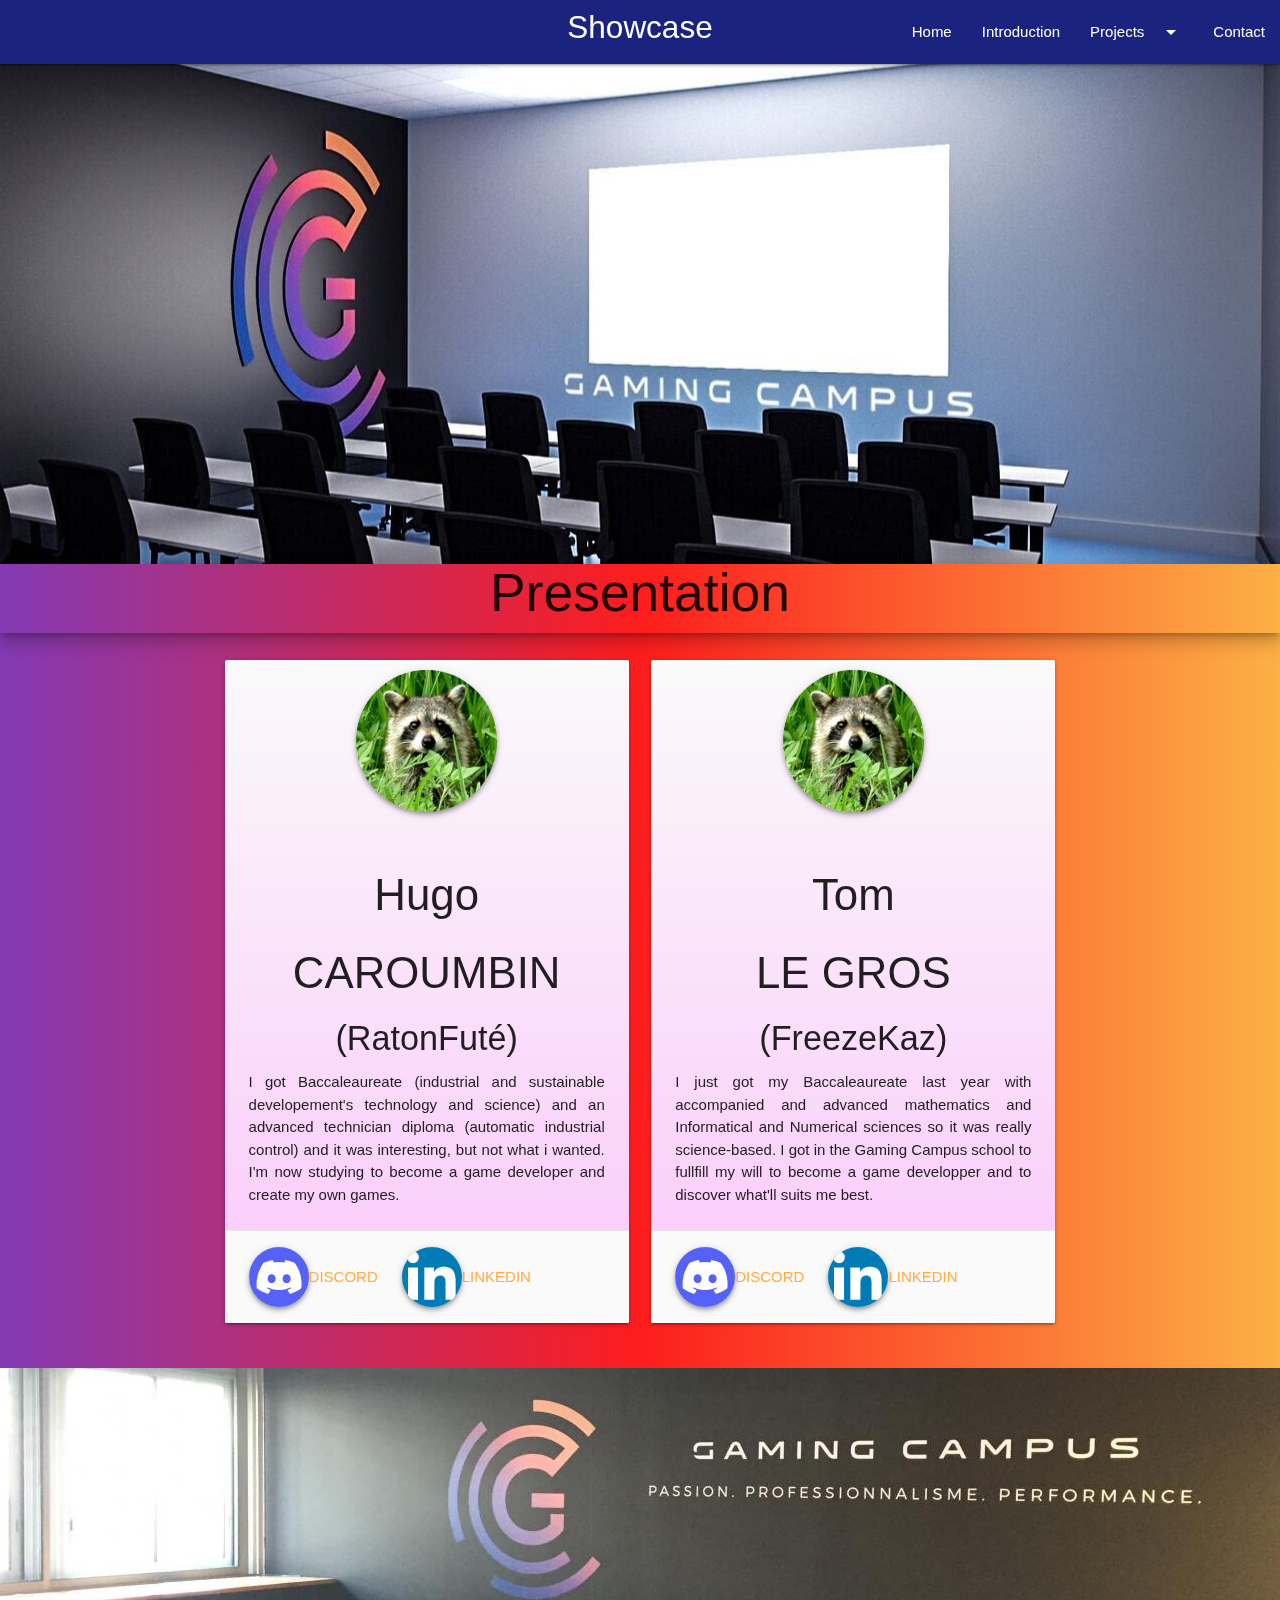
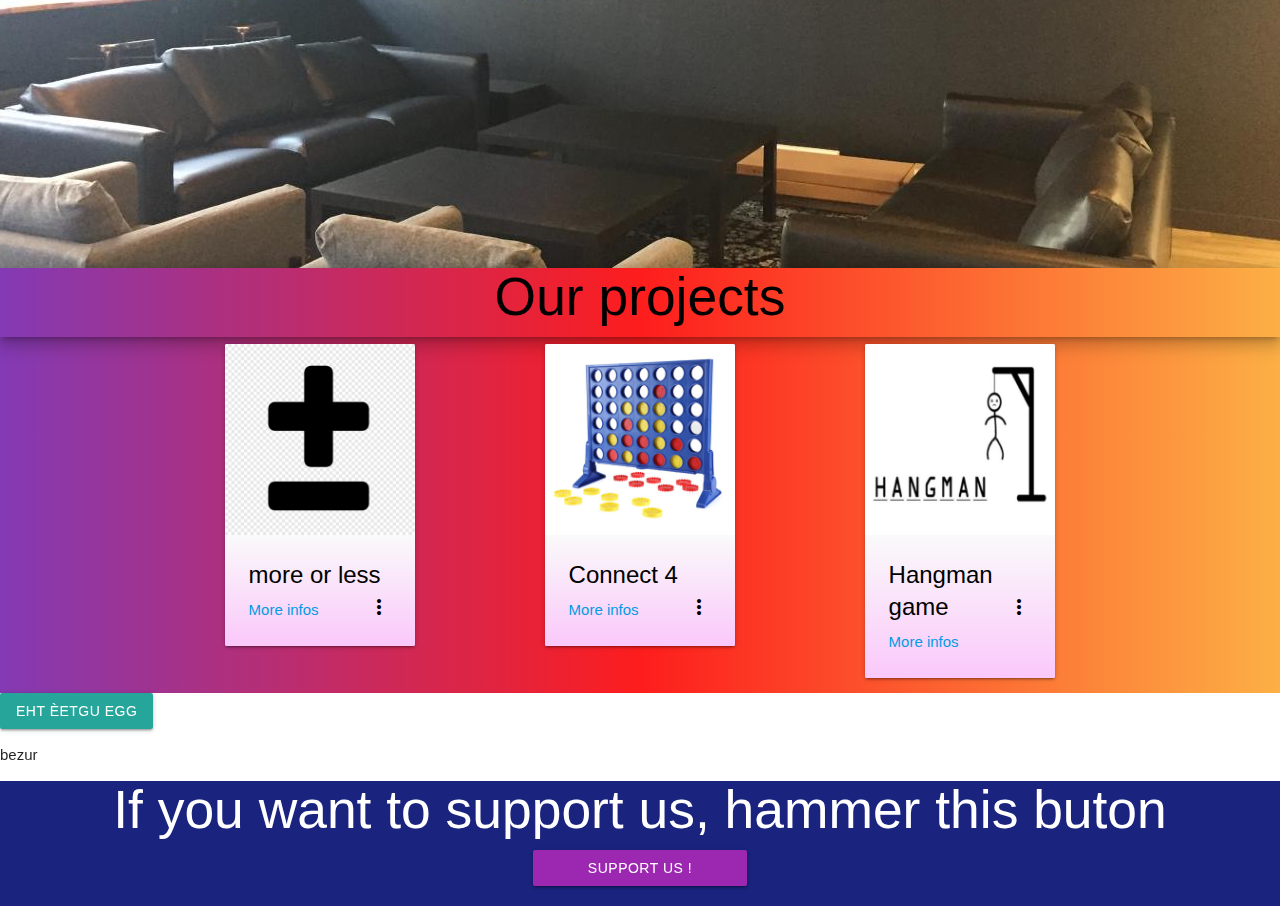
==== commit 37dafd2d: "easter" ====
--- a/index.html
+++ b/index.html
@@ -15,10 +15,10 @@
     <body>
 
 
-
+<!-- navigation bar -->
       <nav>
         <div class="nav-wrapper indigo darken-4">
-          <a class="brand-logo center">Showcase</a>
+          <h1 class="brand-logo center">Showcase</h1>
           <a href="#" data-target="mobile-demo" class="sidenav-trigger"><i class="material-icons">menu</i></a>
           <ul class="right hide-on-med-and-down">
             <li><a href="index.html">Home</a></li>
@@ -110,10 +110,14 @@
 <!-- visit card -->
 
             <div class="visit-card">
-              <div class="presentation-title center-align z-depth-3">
-                <h2>Presentation</h2>
-              </div>
-              <div class="row">
+
+<!-- presentation title -->
+                <div class="center-align z-depth-3 project-titles">
+                  <h2>Presentation</h2>
+                </div>
+
+
+              <div class="row" id="cards">
 <!-- Hugo's card -->
                 <div class="col s12 m6 l4 offset-l2 ">
                   <div class="card med" id="card-bg">
@@ -121,8 +125,10 @@
                       <img src="img/ratonfute.png" class="circle responsive-img z-depth-2 hoverable" id="pp" alt="">
                     </div>
                       <div class="card-content center-align">
-                        <h3>Hugo CAROUMBIN</h3>
+                        <h3>Hugo</h3> <h3>CAROUMBIN</h3>
                         <h4>(RatonFuté)</h4>
+                        <p>I got Baccaleaureate (industrial and sustainable developement's technology and science) and an advanced technician diploma (automatic industrial control) and it was interesting, but not what i wanted.
+                          I'm now studying to become a game developer and create my own games.</p>
                       </div>
                       <div class="card-action valign-wrapper" id="icon-bg">
                         <img src="img/icon/discord.jpg" class="z-depth-2 hoverable" alt="" id="icon-link">
@@ -136,16 +142,17 @@
                 <div class="col s12 m6 l4">
                   <div class="card med" id="card-bg">
                     <div class="center-align">
-                      <img src="img/ratonfute.png" class="circle responsive-img" id="pp" alt="">
+                      <img src="img/ratonfute.png" class="circle responsive-img z-depth-2 hoverable" id="pp" alt="">
                     </div>
                       <div class="card-content center-align">
-                        <h3>Tom LE GROS</h3>
+                        <h3>Tom</h3> <h3>LE GROS</h3>
                         <h4>(FreezeKaz)</h4>
+                        <p>I just got my Baccaleaureate last year with accompanied and advanced mathematics and Informatical and Numerical sciences so it was really science-based. I got in the Gaming Campus school to fullfill my will to become a game developper and to discover what'll suits me best.</p>
                       </div>
                       <div class="card-action valign-wrapper" id="icon-bg">
-                        <img src="img/icon/discord.jpg" alt="" id="icon-link">
+                        <img src="img/icon/discord.jpg" class="z-depth-2 hoverable" alt="" id="icon-link">
                         <a href="#">Discord</a>
-                        <img src="img/icon/linkedin.jpg" alt="" id="icon-link" >
+                        <img src="img/icon/linkedin.jpg" class="z-depth-2 hoverable" alt="" id="icon-link" >
                         <a href="#">Linkedin</a>
                       </div>
                     </div>
@@ -161,6 +168,9 @@
 
 <!-- img projects -->
 <div class="image-project">
+  <div class="project-titles center-align z-depth-3">
+    <h2>Our projects</h2>
+  </div>
 <!-- more or less -->
       <div class="row">
         <div class="col s12 m12 l2 offset-l2">
@@ -168,7 +178,7 @@
             <div class="card-image">
               <img src="img/more-less.png">
             </div>
-            <div class="card-content" id="icon-bg">
+            <div class="card-content" id="card-bg">
               <span class="card-title activator"><b>more or less</b><i class="material-icons right">more_vert</i></span>
               <p><a href="moreless.html">More infos</a></p>
             </div>
@@ -180,13 +190,12 @@
         </div>
 
 <!-- connect 4 -->
-
         <div class="col s12 m12 l2 offset-l1">
           <div class="card">
             <div class="card-image">
               <img src="img/connect4.jpg">
             </div>
-            <div class="card-content" id="icon-bg">
+            <div class="card-content" id="card-bg">
               <span class="card-title activator"><b>Connect 4</b><i class="material-icons right">more_vert</i></span>
               <p><a href="connect.html">More infos</a></p>
             </div>
@@ -204,7 +213,7 @@
             <div class="card-image">
               <img src="img/hanged.jpg">
             </div>
-            <div class="card-content" id="icon-bg">
+            <div class="card-content" id="card-bg">
               <span class="card-title activator"><b>Hangman game</b><i class="material-icons right">more_vert</i></span>
               <p><a href="hangman.html">More infos</a></p>
             </div>
@@ -223,6 +232,13 @@
 
 
 
+    <footer class="indigo darken-4 white-text">
+      <h2 class="center-align">If you want to support us, hammer this buton</h2>
+      <div class="row">
+        <a href="" class=" col l2 offset-l5 btn purple">Support us !</a>
+      </div>
+    </footer>
+
 
 
       <!--JavaScript at end of body for optimized loading-->
